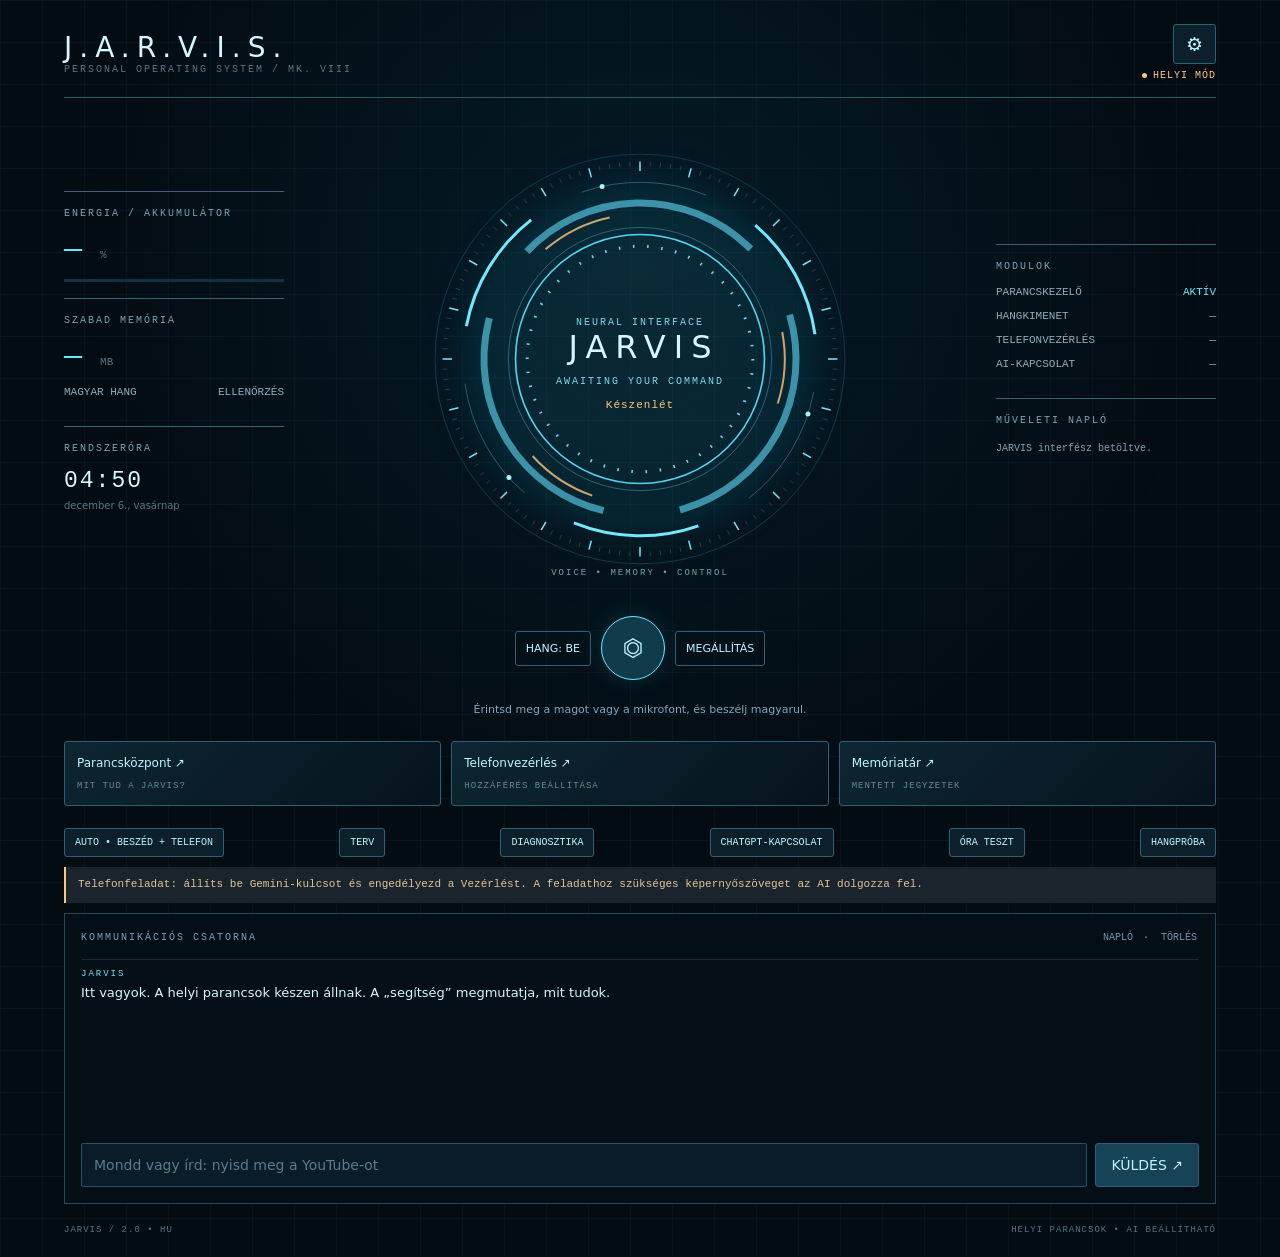
==== assets/index.html @ 6cf9a747 "Stage original JARVIS 2.0 HUD Gemini Live WebSocket integration" ====
<!doctype html><html lang="hu"><head><meta charset="utf-8"><meta name="viewport" content="width=device-width,initial-scale=1,viewport-fit=cover"><title>JARVIS • Personal operating system</title><style>
:root{--cyan:#64eaff;--dim:#587680;--amber:#ffc67b;--bg:#040c13}*{box-sizing:border-box}body{margin:0;background:var(--bg);color:#d5f7ff;font:14px system-ui,sans-serif;background-image:linear-gradient(#15334235 1px,transparent 1px),linear-gradient(90deg,#15334235 1px,transparent 1px);background-size:42px 42px}body:before{content:'';position:fixed;inset:0;pointer-events:none;background:radial-gradient(ellipse at 50% 30%,#07516a38,transparent 62%);z-index:-1}button,input{font:inherit}button{cursor:pointer;border:1px solid #2d6171;background:#0b202b;color:#bcf6ff;padding:12px 15px;border-radius:3px}button:active{background:#1a4b5d}button:focus-visible,input:focus-visible{outline:2px solid var(--amber);outline-offset:3px}.shell{max-width:1200px;margin:auto;padding:24px 24px 0}.top{display:flex;align-items:center;justify-content:space-between;border-bottom:1px solid #2c5968;padding-bottom:16px}.brand{font-size:28px;font-weight:300;letter-spacing:7px}.tiny{font:10px ui-monospace,monospace;letter-spacing:2px;color:var(--dim)}.online{font:10px ui-monospace,monospace;letter-spacing:1px;color:var(--amber);margin-top:6px}.top button{padding:8px 12px;font-size:19px}.layout{display:grid;grid-template-columns:220px 1fr 220px;gap:28px;align-items:center;padding:26px 0}.panel{border-top:1px solid #376271;padding:16px 0}.label{font:10px ui-monospace,monospace;letter-spacing:2px;color:#7aa5b4;margin-bottom:14px}.metric{font:30px ui-monospace,monospace;color:var(--cyan)}.metric small{font-size:11px;color:var(--dim)}.bar{height:3px;background:#12313e;margin-top:12px}.bar span{display:block;background:var(--cyan);width:0;height:100%;box-shadow:0 0 10px #64eaff77}.row{display:flex;justify-content:space-between;color:#90aeb9;font:11px ui-monospace,monospace;margin:12px 0}.reactor{position:relative;aspect-ratio:1;max-width:470px;width:100%;margin:auto;display:flex;align-items:center;justify-content:center}.reactor canvas{position:absolute;inset:0;width:100%;height:100%}.coreText{z-index:1;text-align:center;pointer-events:none}.coreText strong{font-weight:300;font-size:32px;letter-spacing:8px;margin-left:8px}.coreText .tiny{margin-top:10px;color:#7bddec}.coreText .state{margin-top:12px;font:11px ui-monospace,monospace;letter-spacing:1px;color:var(--amber)}.tag{position:absolute;font:9px ui-monospace,monospace;color:#72a4b7;bottom:16px;letter-spacing:2px}.voice{display:flex;justify-content:center;gap:10px;align-items:center;margin:-4px 0 23px}.mic{border-radius:50%;width:64px;height:64px;background:#113a4a;border:1px solid var(--cyan);box-shadow:0 0 25px #23c9ef25;font-size:24px}.voice .quiet{background:transparent;padding:10px;font-size:11px}.voiceHint{text-align:center;font-size:11px;color:#80a9b8;margin-bottom:25px}.cards{display:grid;grid-template-columns:repeat(3,1fr);gap:10px;margin-bottom:22px}.cards button{text-align:left;padding:14px 12px;background:linear-gradient(135deg,#0d2631,#06131d)}.cards b{font-size:12px;display:block;font-weight:500;margin-bottom:5px}.cards span{font:9px ui-monospace,monospace;letter-spacing:1px;color:#618b9d}.modebar{display:flex;flex-wrap:wrap;align-items:center;justify-content:space-between;gap:8px;margin:10px 0}.modebar button{padding:8px 10px;font:10px ui-monospace,monospace}.agentbox{border-left:2px solid var(--amber);padding:9px 12px;background:#19242c;color:#e2c499;font:11px/1.6 ui-monospace,monospace;margin:10px 0;white-space:pre-wrap;overflow-wrap:anywhere;max-height:120px;overflow-y:auto}.comm{border:1px solid #264958;background:#050f18dd;padding:16px;margin-bottom:14px}.comm .label{display:flex;justify-content:space-between;align-items:center}.comm .label button{border:0;padding:2px;font-size:10px;background:transparent;color:#7999a8}.messages{height:170px;overflow-y:auto;scroll-behavior:smooth}.msg{padding:9px 0;border-top:1px solid #132c38;line-height:1.55;white-space:pre-wrap;font-size:13px;overflow-wrap:anywhere}.msg small{display:block;font:9px ui-monospace,monospace;letter-spacing:2px;color:var(--cyan);margin-bottom:4px}.msg.user{color:#9fbdc9}.msg.user small{color:var(--amber)}.msg.error{color:#ffc18c}form{display:flex;gap:8px;margin-top:14px}input{width:100%;min-width:0;background:#0a1c27;color:#d5f7ff;border:1px solid #285160;padding:13px 12px;border-radius:2px}input::placeholder{color:#597c8c}form button{background:#164456;white-space:nowrap}.foot{display:flex;justify-content:space-between;gap:10px;padding:7px 0 22px;font:9px ui-monospace,monospace;color:#4f7688;letter-spacing:1px}.log{max-height:130px;overflow-y:auto;font:10px/1.8 ui-monospace,monospace;color:#80a6b7}.clock{font:23px ui-monospace,monospace;letter-spacing:2px}.date{font-size:10px;color:var(--dim);margin-top:6px}.dot{display:inline-block;width:5px;height:5px;border-radius:50%;background:var(--amber);margin-right:6px}.badge{color:var(--cyan)}
@media(max-width:800px){.shell{padding:18px 18px 0}.layout{grid-template-columns:1fr;padding:8px 0 12px;gap:0}.left{display:flex;gap:20px;order:2}.left .panel{flex:1;padding:12px 0 0}.left .panel:last-child{display:none}.right{display:none}.reactor{max-width:350px;order:1}.brand{font-size:23px;letter-spacing:5px}.tiny{font-size:8px}.metric{font-size:23px}.label{font-size:9px;letter-spacing:1.5px;margin-bottom:8px}.voice{margin:0 0 10px}.voiceHint{margin-bottom:18px}.messages{height:155px}.cards{gap:7px;margin-bottom:16px}.cards button{padding:11px 9px}.cards span{font-size:8px}.coreText strong{font-size:27px}.foot{font-size:8px}.bar{margin-top:7px}}
@media(prefers-reduced-motion:reduce){.messages{scroll-behavior:auto}}
</style></head><body><main class="shell"><header class="top"><div><div class="brand">J.A.R.V.I.S.</div><div class="tiny">PERSONAL OPERATING SYSTEM / MK. VIII</div></div><div style="text-align:right"><button id="settings" aria-label="Kapcsolat és hang beállításai">⚙</button><div class="online" id="connection"><span class="dot"></span>HELYI MÓD</div></div></header><section class="layout"><aside class="left"><div class="panel"><div class="label">ENERGIA / AKKUMULÁTOR</div><div class="metric"><span id="battery">—</span> <small>%</small></div><div class="bar"><span id="batterybar"></span></div></div><div class="panel"><div class="label">SZABAD MEMÓRIA</div><div class="metric"><span id="memory">—</span> <small>MB</small></div><div class="row"><span>MAGYAR HANG</span><span id="tts">ELLENŐRZÉS</span></div></div><div class="panel"><div class="label">RENDSZERÓRA</div><div class="clock" id="clock"></div><div class="date" id="date"></div></div></aside><div class="reactor"><canvas id="hud" aria-hidden="true"></canvas><div class="coreText"><div class="tiny">NEURAL INTERFACE</div><strong>JARVIS</strong><div class="tiny">AWAITING YOUR COMMAND</div><div class="state" id="state" role="status">Készenlét</div></div><div class="tag">VOICE • MEMORY • CONTROL</div></div><aside class="right"><div class="panel"><div class="label">MODULOK</div><div class="row"><span>PARANCSKEZELŐ</span><span class="badge">AKTÍV</span></div><div class="row"><span>HANGKIMENET</span><span id="voiceStatus">—</span></div><div class="row"><span>TELEFONVEZÉRLÉS</span><span id="accessStatus">—</span></div><div class="row"><span>AI-KAPCSOLAT</span><span id="aiStatus">—</span></div></div><div class="panel"><div class="label">MŰVELETI NAPLÓ</div><div class="log" id="log">JARVIS interfész betöltve.</div></div></aside></section><div class="voice"><button class="quiet" id="mute" aria-pressed="false">HANG: BE</button><button class="mic" id="mic" aria-label="Magyar hangparancs indítása">⏣</button><button class="quiet" id="stop">MEGÁLLÍTÁS</button></div><div class="voiceHint" id="hint">Érintsd meg a magot vagy a mikrofont, és beszélj magyarul.</div><div class="cards"><button data-command="segítség"><b>Parancsközpont ↗</b><span>MIT TUD A JARVIS?</span></button><button id="control"><b>Telefonvezérlés ↗</b><span>HOZZÁFÉRÉS BEÁLLÍTÁSA</span></button><button data-command="jegyzeteim"><b>Memóriatár ↗</b><span>MENTETT JEGYZETEK</span></button></div><div class="modebar"><button id="taskmode" aria-pressed="true">AUTO • BESZÉD + TELEFON</button><button id="plan">TERV</button><button id="diagnostics">DIAGNOSZTIKA</button><button id="chatbridge">CHATGPT-KAPCSOLAT</button><button id="notificationTest">ÓRA TESZT</button><button id="voiceTest">HANGPRÓBA</button></div><div class="agentbox" id="agentState" role="status">Telefonfeladat: állíts be Gemini-kulcsot és engedélyezd a Vezérlést. A feladathoz szükséges képernyőszöveget az AI dolgozza fel.</div><section class="comm"><div class="label"><span>KOMMUNIKÁCIÓS CSATORNA</span><span><button id="tasklog">NAPLÓ</button> · <button id="clear">TÖRLÉS</button></span></div><div class="messages" id="messages" role="log" aria-live="polite"></div><form id="form"><input id="input" aria-label="Parancs vagy üzenet" placeholder="Mondd vagy írd: nyisd meg a YouTube-ot" autocomplete="off"><button aria-label="Parancs elküldése">KÜLDÉS ↗</button></form></section><footer class="foot"><span>JARVIS / 2.0 • HU</span><span id="mode">HELYI PARANCSOK • AI BEÁLLÍTHATÓ</span></footer></main><script>
'use strict';const $=id=>document.getElementById(id);let muted=false,active=false,level=0,taskmode=true;const native=window.Native;let saved=[];try{saved=JSON.parse(localStorage.getItem('jarvis-chat')||'[]')}catch(e){}function add(who,text,save=true){const el=document.createElement('div');el.className='msg '+who;const label=document.createElement('small');label.textContent=who==='user'?'TE / PARANCS':who==='error'?'RENDSZER / FIGYELEM':'JARVIS';el.append(label,document.createTextNode(text));$('messages').append(el);while($('messages').children.length>60)$('messages').firstChild.remove();$('messages').scrollTop=$('messages').scrollHeight;if(save){saved.push({who,text});saved=saved.slice(-40);try{localStorage.setItem('jarvis-chat',JSON.stringify(saved))}catch(e){}}}saved.forEach(m=>add(m.who,m.text,false));if(!saved.length)add('reply','Itt vagyok. A helyi parancsok készen állnak. A „segítség” megmutatja, mit tudok.');function call(name,...args){if(native&&typeof native[name]==='function')native[name](...args);else if(name==='send')add('error','Ez a böngészős nézet a kezelőfelület előnézete. A hang és a telefonparancsok az Android APK-ban működnek.');else add('error','Ez a funkció az Android APK-ban érhető el.')}function send(text){text=text.trim();if(!text)return;add('user',text);$('input').value='';call('send',text)}$('chatbridge').onclick=()=>call('chatBridge');$('diagnostics').onclick=()=>call('diagnostics');$('form').onsubmit=e=>{e.preventDefault();send($('input').value)};$('taskmode').onclick=()=>{taskmode=!taskmode;call('setMode',taskmode);updateMode()};function updateMode(){$('taskmode').textContent=taskmode?'AUTO • BESZÉD + TELEFON':'BESZÉLGETÉS MÓD';$('taskmode').setAttribute('aria-pressed',String(taskmode));$('input').placeholder=taskmode?'Példa: keress a YouTube-on magyar rap zenét':'Kérdezz bármit magyarul…'}$('plan').onclick=()=>call('plan');$('notificationTest').onclick=()=>call('notificationTest');$('voiceTest').onclick=()=>call('testVoice');$('tasklog').onclick=()=>call('taskLog');$('settings').onclick=()=>call('settings');$('mic').onclick=()=>call('listen');$('hud').onclick=()=>call('listen');$('control').onclick=()=>call('control');$('stop').onclick=()=>call('stop');$('mute').onclick=()=>{muted=!muted;$('mute').textContent='HANG: '+(muted?'KI':'BE');$('mute').setAttribute('aria-pressed',String(muted));call('mute',muted)};$('clear').onclick=()=>{saved=[];localStorage.removeItem('jarvis-chat');$('messages').replaceChildren()};document.querySelectorAll('[data-command]').forEach(b=>b.onclick=()=>send(b.dataset.command));function log(text){let el=document.createElement('div');el.textContent=new Date().toLocaleTimeString('hu-HU')+' / '+text;$('log').prepend(el);while($('log').children.length>25)$('log').lastChild.remove()}
window.nativeEvent=(type,text)=>{if(type==='plan'){add('reply','Elkészült a műveleti terv. Végrehajtás előtt külön ablakban mutatom meg.');return}if(type==='nextStep'){$('agentState').textContent='KÖVETKEZIK • '+text;return}if(type==='alert'){add('reply',text);return}if(type==='agent'){$('agentState').textContent=text;log(text);return}if(type==='mode'){taskmode=text==='true';updateMode();return}if(type==='muted'){muted=text==='true';$('mute').textContent='HANG: '+(muted?'KI':'BE');$('mute').setAttribute('aria-pressed',String(muted));return}if(type==='reply'||type==='error'){add(type,text);$('state').textContent=type==='error'?'Figyelmet kérek':'Készenlét';active=false;log(type==='error'?'Műveleti hiba':'Válasz megérkezett')}else if(type==='state'){$('state').textContent=text;active=!['Készenlét','Hanghiba','Leállítva'].includes(text);log(text)}else if(type==='heard'){add('user',text);$('hint').textContent=text}else if(type==='partial')$('hint').textContent=text;else if(type==='level')level=Math.min(1,Number(text)/12);else if(type==='stats'){let [b,m,t,c,a,seen]=text.split('|');$('battery').textContent=b==='-1'?'—':b;$('batterybar').style.width=Math.max(0,Number(b))+'%';$('memory').textContent=m;$('tts').textContent=t==='true'?'ELÉRHETŐ':'HIÁNYZIK';$('voiceStatus').textContent=t==='true'?'ELÉRHETŐ':'NINCS HU HANG';$('accessStatus').textContent=c==='true'?'ENGEDÉLYEZVE':'KIKAPCSOLVA';$('aiStatus').textContent=a==='true'?'BEÁLLÍTVA':'NINCS KULCS';$('connection').textContent=a==='true'?(Number(seen)>0?'UTOLSÓ AI-VÁLASZ • '+new Date(Number(seen)).toLocaleTimeString('hu-HU',{hour:'2-digit',minute:'2-digit'}):'KULCS MENTVE • NEM TESZTELT'):'HELYI MÓD';$('mode').textContent=a==='true'?'AI-KULCS BEÁLLÍTVA • HELYI PARANCSOK AKTÍVAK':'HELYI PARANCSOK • AI-KULCS NINCS'}};function clock(){$('clock').textContent=new Date().toLocaleTimeString('hu-HU',{hour:'2-digit',minute:'2-digit'});$('date').textContent=new Date().toLocaleDateString('hu-HU',{month:'long',day:'numeric',weekday:'long'})}clock();setInterval(clock,1000);
const canvas=$('hud'),ctx=canvas.getContext('2d');let size=350,dpr=1;function resize(){size=canvas.clientWidth;dpr=Math.min(devicePixelRatio||1,2);canvas.width=size*dpr;canvas.height=size*dpr}new ResizeObserver(resize).observe(canvas);const reduced=matchMedia('(prefers-reduced-motion: reduce)').matches;let running=true;document.addEventListener('visibilitychange',()=>{running=!document.hidden});function draw(ms){requestAnimationFrame(draw);if(!running)return;const t=reduced?0:ms/1000;ctx.setTransform(dpr,0,0,dpr,0,0);ctx.clearRect(0,0,size,size);ctx.translate(size/2,size/2);const r=size*.40;const glow=ctx.createRadialGradient(0,0,r*.25,0,0,r*1.15);glow.addColorStop(0,'#49dafb13');glow.addColorStop(.7,'#0d8ab021');glow.addColorStop(1,'#07131d00');ctx.fillStyle=glow;ctx.fillRect(-size/2,-size/2,size,size);function arc(radius,start,end,color,width){ctx.beginPath();ctx.strokeStyle=color;ctx.lineWidth=width;ctx.arc(0,0,radius,start,end);ctx.stroke()}arc(r*1.09,0,7,'#174456',.8);for(let i=0;i<120;i++){let a=i*Math.PI/60;ctx.beginPath();ctx.strokeStyle=i%5===0?'#7ae6f9':'#29556a';ctx.lineWidth=i%5===0?1.5:.7;ctx.moveTo(Math.cos(a)*r*1.05,Math.sin(a)*r*1.05);ctx.lineTo(Math.cos(a)*r*(i%5===0?1.0:1.025),Math.sin(a)*r*(i%5===0?1.0:1.025));ctx.stroke()}for(let i=0;i<6;i++){let a=t*.13+i*Math.PI/3;arc(r*.94,a,a+.72,i%2?'#73e9ff':'#295c6e',i%2?3:1)}for(let i=0;i<3;i++){let a=-t*.2+i*Math.PI*2/3;arc(r*.83,a,a+1.6,'#57c9e5aa',7);arc(r*.77,a+.1,a+.6,'#ffc67bcc',2)}arc(r*.7,0,7,'#2d6479',1);let pulse=active?(.025+level*.02)*Math.sin(t*7):.008*Math.sin(t*2);arc(r*(.66+pulse),0,7,active?'#a4f8ff':'#53d7ef',1.6);for(let i=0;i<50;i++){let a=i/50*Math.PI*2;let length=active?(3+Math.sin(t*8+i*.7)*5+level*13):3;arc(r*.60,a,a+.014,'#72d6e8',length)}for(let i=0;i<3;i++){let a=t*.22+i*2.09;ctx.fillStyle='#a7f4ff';ctx.beginPath();ctx.arc(Math.cos(a)*r*.94,Math.sin(a)*r*.94,2.5,0,7);ctx.fill()}level*=.94}requestAnimationFrame(draw);
</script><script src="gemini-live.js"></script></body></html>
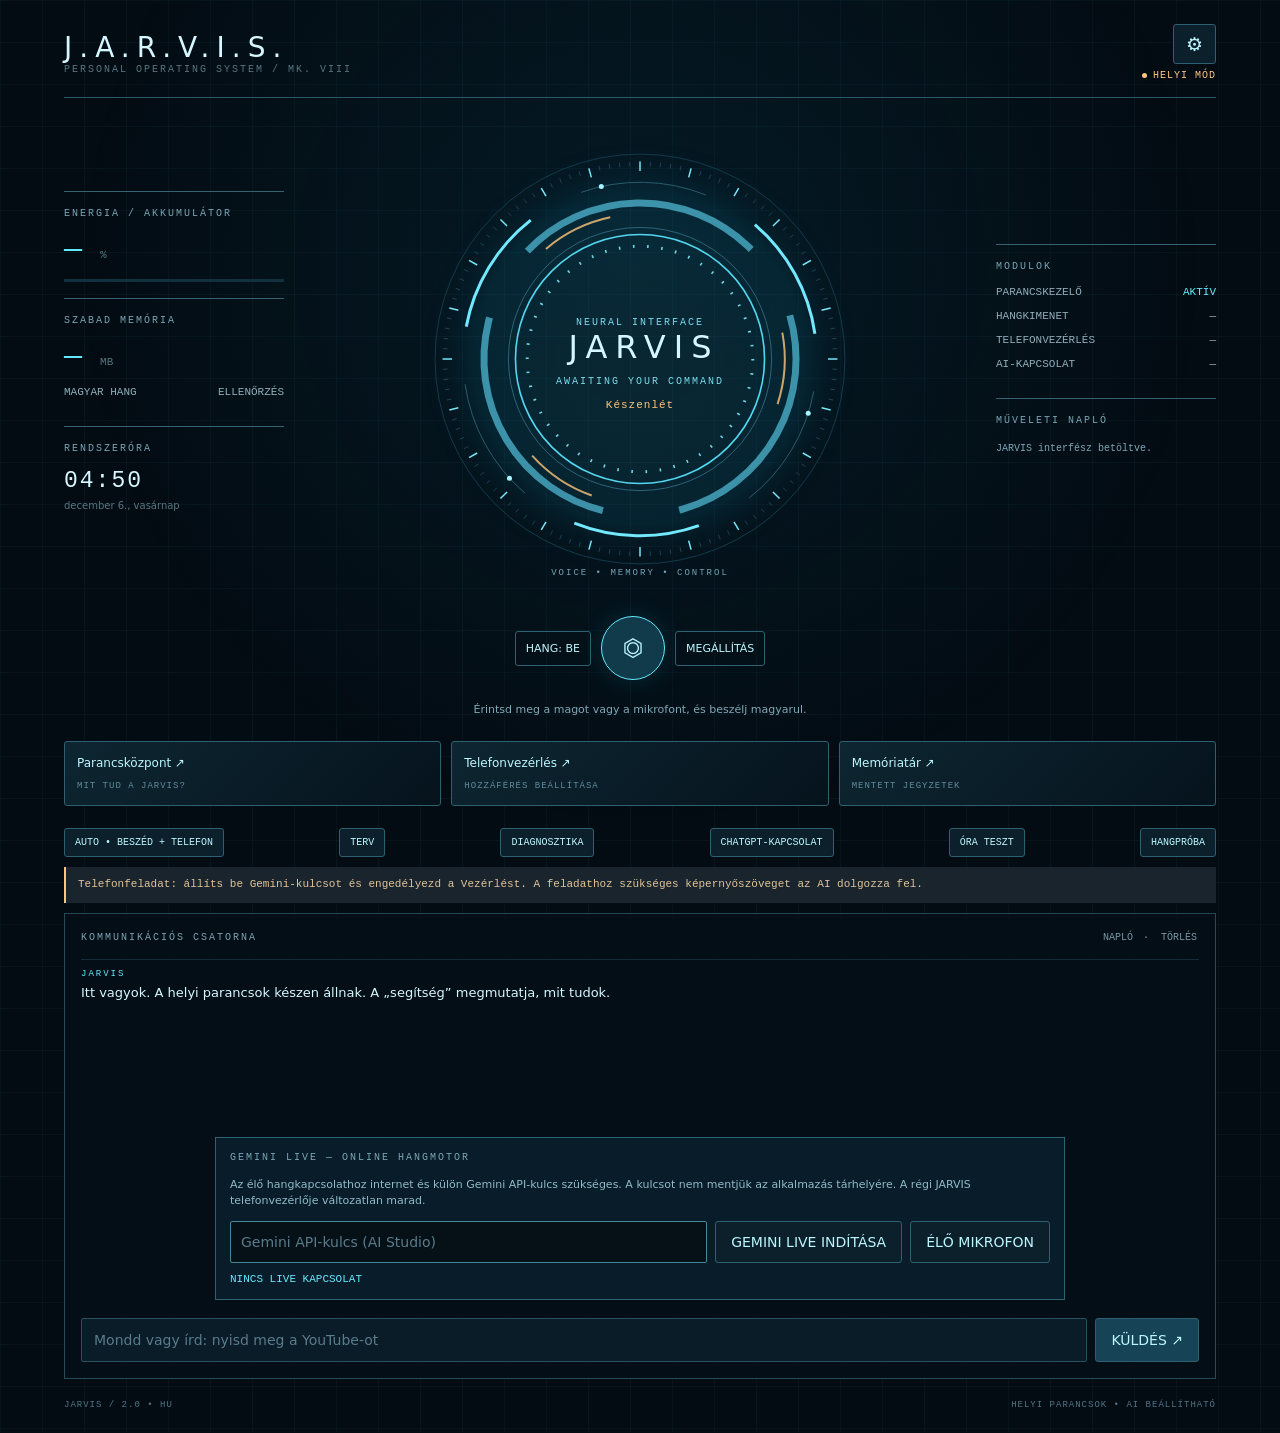
==== commit 7ed93676: "Keep original JARVIS 2.0 HUD while limiting canvas redraw to 30 fps for lower UI load" ====
--- a/assets/index.html
+++ b/assets/index.html
@@ -5,5 +5,5 @@
 </style></head><body><main class="shell"><header class="top"><div><div class="brand">J.A.R.V.I.S.</div><div class="tiny">PERSONAL OPERATING SYSTEM / MK. VIII</div></div><div style="text-align:right"><button id="settings" aria-label="Kapcsolat és hang beállításai">⚙</button><div class="online" id="connection"><span class="dot"></span>HELYI MÓD</div></div></header><section class="layout"><aside class="left"><div class="panel"><div class="label">ENERGIA / AKKUMULÁTOR</div><div class="metric"><span id="battery">—</span> <small>%</small></div><div class="bar"><span id="batterybar"></span></div></div><div class="panel"><div class="label">SZABAD MEMÓRIA</div><div class="metric"><span id="memory">—</span> <small>MB</small></div><div class="row"><span>MAGYAR HANG</span><span id="tts">ELLENŐRZÉS</span></div></div><div class="panel"><div class="label">RENDSZERÓRA</div><div class="clock" id="clock"></div><div class="date" id="date"></div></div></aside><div class="reactor"><canvas id="hud" aria-hidden="true"></canvas><div class="coreText"><div class="tiny">NEURAL INTERFACE</div><strong>JARVIS</strong><div class="tiny">AWAITING YOUR COMMAND</div><div class="state" id="state" role="status">Készenlét</div></div><div class="tag">VOICE • MEMORY • CONTROL</div></div><aside class="right"><div class="panel"><div class="label">MODULOK</div><div class="row"><span>PARANCSKEZELŐ</span><span class="badge">AKTÍV</span></div><div class="row"><span>HANGKIMENET</span><span id="voiceStatus">—</span></div><div class="row"><span>TELEFONVEZÉRLÉS</span><span id="accessStatus">—</span></div><div class="row"><span>AI-KAPCSOLAT</span><span id="aiStatus">—</span></div></div><div class="panel"><div class="label">MŰVELETI NAPLÓ</div><div class="log" id="log">JARVIS interfész betöltve.</div></div></aside></section><div class="voice"><button class="quiet" id="mute" aria-pressed="false">HANG: BE</button><button class="mic" id="mic" aria-label="Magyar hangparancs indítása">⏣</button><button class="quiet" id="stop">MEGÁLLÍTÁS</button></div><div class="voiceHint" id="hint">Érintsd meg a magot vagy a mikrofont, és beszélj magyarul.</div><div class="cards"><button data-command="segítség"><b>Parancsközpont ↗</b><span>MIT TUD A JARVIS?</span></button><button id="control"><b>Telefonvezérlés ↗</b><span>HOZZÁFÉRÉS BEÁLLÍTÁSA</span></button><button data-command="jegyzeteim"><b>Memóriatár ↗</b><span>MENTETT JEGYZETEK</span></button></div><div class="modebar"><button id="taskmode" aria-pressed="true">AUTO • BESZÉD + TELEFON</button><button id="plan">TERV</button><button id="diagnostics">DIAGNOSZTIKA</button><button id="chatbridge">CHATGPT-KAPCSOLAT</button><button id="notificationTest">ÓRA TESZT</button><button id="voiceTest">HANGPRÓBA</button></div><div class="agentbox" id="agentState" role="status">Telefonfeladat: állíts be Gemini-kulcsot és engedélyezd a Vezérlést. A feladathoz szükséges képernyőszöveget az AI dolgozza fel.</div><section class="comm"><div class="label"><span>KOMMUNIKÁCIÓS CSATORNA</span><span><button id="tasklog">NAPLÓ</button> · <button id="clear">TÖRLÉS</button></span></div><div class="messages" id="messages" role="log" aria-live="polite"></div><form id="form"><input id="input" aria-label="Parancs vagy üzenet" placeholder="Mondd vagy írd: nyisd meg a YouTube-ot" autocomplete="off"><button aria-label="Parancs elküldése">KÜLDÉS ↗</button></form></section><footer class="foot"><span>JARVIS / 2.0 • HU</span><span id="mode">HELYI PARANCSOK • AI BEÁLLÍTHATÓ</span></footer></main><script>
 'use strict';const $=id=>document.getElementById(id);let muted=false,active=false,level=0,taskmode=true;const native=window.Native;let saved=[];try{saved=JSON.parse(localStorage.getItem('jarvis-chat')||'[]')}catch(e){}function add(who,text,save=true){const el=document.createElement('div');el.className='msg '+who;const label=document.createElement('small');label.textContent=who==='user'?'TE / PARANCS':who==='error'?'RENDSZER / FIGYELEM':'JARVIS';el.append(label,document.createTextNode(text));$('messages').append(el);while($('messages').children.length>60)$('messages').firstChild.remove();$('messages').scrollTop=$('messages').scrollHeight;if(save){saved.push({who,text});saved=saved.slice(-40);try{localStorage.setItem('jarvis-chat',JSON.stringify(saved))}catch(e){}}}saved.forEach(m=>add(m.who,m.text,false));if(!saved.length)add('reply','Itt vagyok. A helyi parancsok készen állnak. A „segítség” megmutatja, mit tudok.');function call(name,...args){if(native&&typeof native[name]==='function')native[name](...args);else if(name==='send')add('error','Ez a böngészős nézet a kezelőfelület előnézete. A hang és a telefonparancsok az Android APK-ban működnek.');else add('error','Ez a funkció az Android APK-ban érhető el.')}function send(text){text=text.trim();if(!text)return;add('user',text);$('input').value='';call('send',text)}$('chatbridge').onclick=()=>call('chatBridge');$('diagnostics').onclick=()=>call('diagnostics');$('form').onsubmit=e=>{e.preventDefault();send($('input').value)};$('taskmode').onclick=()=>{taskmode=!taskmode;call('setMode',taskmode);updateMode()};function updateMode(){$('taskmode').textContent=taskmode?'AUTO • BESZÉD + TELEFON':'BESZÉLGETÉS MÓD';$('taskmode').setAttribute('aria-pressed',String(taskmode));$('input').placeholder=taskmode?'Példa: keress a YouTube-on magyar rap zenét':'Kérdezz bármit magyarul…'}$('plan').onclick=()=>call('plan');$('notificationTest').onclick=()=>call('notificationTest');$('voiceTest').onclick=()=>call('testVoice');$('tasklog').onclick=()=>call('taskLog');$('settings').onclick=()=>call('settings');$('mic').onclick=()=>call('listen');$('hud').onclick=()=>call('listen');$('control').onclick=()=>call('control');$('stop').onclick=()=>call('stop');$('mute').onclick=()=>{muted=!muted;$('mute').textContent='HANG: '+(muted?'KI':'BE');$('mute').setAttribute('aria-pressed',String(muted));call('mute',muted)};$('clear').onclick=()=>{saved=[];localStorage.removeItem('jarvis-chat');$('messages').replaceChildren()};document.querySelectorAll('[data-command]').forEach(b=>b.onclick=()=>send(b.dataset.command));function log(text){let el=document.createElement('div');el.textContent=new Date().toLocaleTimeString('hu-HU')+' / '+text;$('log').prepend(el);while($('log').children.length>25)$('log').lastChild.remove()}
 window.nativeEvent=(type,text)=>{if(type==='plan'){add('reply','Elkészült a műveleti terv. Végrehajtás előtt külön ablakban mutatom meg.');return}if(type==='nextStep'){$('agentState').textContent='KÖVETKEZIK • '+text;return}if(type==='alert'){add('reply',text);return}if(type==='agent'){$('agentState').textContent=text;log(text);return}if(type==='mode'){taskmode=text==='true';updateMode();return}if(type==='muted'){muted=text==='true';$('mute').textContent='HANG: '+(muted?'KI':'BE');$('mute').setAttribute('aria-pressed',String(muted));return}if(type==='reply'||type==='error'){add(type,text);$('state').textContent=type==='error'?'Figyelmet kérek':'Készenlét';active=false;log(type==='error'?'Műveleti hiba':'Válasz megérkezett')}else if(type==='state'){$('state').textContent=text;active=!['Készenlét','Hanghiba','Leállítva'].includes(text);log(text)}else if(type==='heard'){add('user',text);$('hint').textContent=text}else if(type==='partial')$('hint').textContent=text;else if(type==='level')level=Math.min(1,Number(text)/12);else if(type==='stats'){let [b,m,t,c,a,seen]=text.split('|');$('battery').textContent=b==='-1'?'—':b;$('batterybar').style.width=Math.max(0,Number(b))+'%';$('memory').textContent=m;$('tts').textContent=t==='true'?'ELÉRHETŐ':'HIÁNYZIK';$('voiceStatus').textContent=t==='true'?'ELÉRHETŐ':'NINCS HU HANG';$('accessStatus').textContent=c==='true'?'ENGEDÉLYEZVE':'KIKAPCSOLVA';$('aiStatus').textContent=a==='true'?'BEÁLLÍTVA':'NINCS KULCS';$('connection').textContent=a==='true'?(Number(seen)>0?'UTOLSÓ AI-VÁLASZ • '+new Date(Number(seen)).toLocaleTimeString('hu-HU',{hour:'2-digit',minute:'2-digit'}):'KULCS MENTVE • NEM TESZTELT'):'HELYI MÓD';$('mode').textContent=a==='true'?'AI-KULCS BEÁLLÍTVA • HELYI PARANCSOK AKTÍVAK':'HELYI PARANCSOK • AI-KULCS NINCS'}};function clock(){$('clock').textContent=new Date().toLocaleTimeString('hu-HU',{hour:'2-digit',minute:'2-digit'});$('date').textContent=new Date().toLocaleDateString('hu-HU',{month:'long',day:'numeric',weekday:'long'})}clock();setInterval(clock,1000);
-const canvas=$('hud'),ctx=canvas.getContext('2d');let size=350,dpr=1;function resize(){size=canvas.clientWidth;dpr=Math.min(devicePixelRatio||1,2);canvas.width=size*dpr;canvas.height=size*dpr}new ResizeObserver(resize).observe(canvas);const reduced=matchMedia('(prefers-reduced-motion: reduce)').matches;let running=true;document.addEventListener('visibilitychange',()=>{running=!document.hidden});function draw(ms){requestAnimationFrame(draw);if(!running)return;const t=reduced?0:ms/1000;ctx.setTransform(dpr,0,0,dpr,0,0);ctx.clearRect(0,0,size,size);ctx.translate(size/2,size/2);const r=size*.40;const glow=ctx.createRadialGradient(0,0,r*.25,0,0,r*1.15);glow.addColorStop(0,'#49dafb13');glow.addColorStop(.7,'#0d8ab021');glow.addColorStop(1,'#07131d00');ctx.fillStyle=glow;ctx.fillRect(-size/2,-size/2,size,size);function arc(radius,start,end,color,width){ctx.beginPath();ctx.strokeStyle=color;ctx.lineWidth=width;ctx.arc(0,0,radius,start,end);ctx.stroke()}arc(r*1.09,0,7,'#174456',.8);for(let i=0;i<120;i++){let a=i*Math.PI/60;ctx.beginPath();ctx.strokeStyle=i%5===0?'#7ae6f9':'#29556a';ctx.lineWidth=i%5===0?1.5:.7;ctx.moveTo(Math.cos(a)*r*1.05,Math.sin(a)*r*1.05);ctx.lineTo(Math.cos(a)*r*(i%5===0?1.0:1.025),Math.sin(a)*r*(i%5===0?1.0:1.025));ctx.stroke()}for(let i=0;i<6;i++){let a=t*.13+i*Math.PI/3;arc(r*.94,a,a+.72,i%2?'#73e9ff':'#295c6e',i%2?3:1)}for(let i=0;i<3;i++){let a=-t*.2+i*Math.PI*2/3;arc(r*.83,a,a+1.6,'#57c9e5aa',7);arc(r*.77,a+.1,a+.6,'#ffc67bcc',2)}arc(r*.7,0,7,'#2d6479',1);let pulse=active?(.025+level*.02)*Math.sin(t*7):.008*Math.sin(t*2);arc(r*(.66+pulse),0,7,active?'#a4f8ff':'#53d7ef',1.6);for(let i=0;i<50;i++){let a=i/50*Math.PI*2;let length=active?(3+Math.sin(t*8+i*.7)*5+level*13):3;arc(r*.60,a,a+.014,'#72d6e8',length)}for(let i=0;i<3;i++){let a=t*.22+i*2.09;ctx.fillStyle='#a7f4ff';ctx.beginPath();ctx.arc(Math.cos(a)*r*.94,Math.sin(a)*r*.94,2.5,0,7);ctx.fill()}level*=.94}requestAnimationFrame(draw);
+const canvas=$('hud'),ctx=canvas.getContext('2d');let size=350,dpr=1;function resize(){size=canvas.clientWidth;dpr=Math.min(devicePixelRatio||1,2);canvas.width=size*dpr;canvas.height=size*dpr}new ResizeObserver(resize).observe(canvas);const reduced=matchMedia('(prefers-reduced-motion: reduce)').matches;let running=true;document.addEventListener('visibilitychange',()=>{running=!document.hidden});let lastFrame=0;function draw(ms){requestAnimationFrame(draw);if(!running||ms-lastFrame<33)return;lastFrame=ms;const t=reduced?0:ms/1000;ctx.setTransform(dpr,0,0,dpr,0,0);ctx.clearRect(0,0,size,size);ctx.translate(size/2,size/2);const r=size*.40;const glow=ctx.createRadialGradient(0,0,r*.25,0,0,r*1.15);glow.addColorStop(0,'#49dafb13');glow.addColorStop(.7,'#0d8ab021');glow.addColorStop(1,'#07131d00');ctx.fillStyle=glow;ctx.fillRect(-size/2,-size/2,size,size);function arc(radius,start,end,color,width){ctx.beginPath();ctx.strokeStyle=color;ctx.lineWidth=width;ctx.arc(0,0,radius,start,end);ctx.stroke()}arc(r*1.09,0,7,'#174456',.8);for(let i=0;i<120;i++){let a=i*Math.PI/60;ctx.beginPath();ctx.strokeStyle=i%5===0?'#7ae6f9':'#29556a';ctx.lineWidth=i%5===0?1.5:.7;ctx.moveTo(Math.cos(a)*r*1.05,Math.sin(a)*r*1.05);ctx.lineTo(Math.cos(a)*r*(i%5===0?1.0:1.025),Math.sin(a)*r*(i%5===0?1.0:1.025));ctx.stroke()}for(let i=0;i<6;i++){let a=t*.13+i*Math.PI/3;arc(r*.94,a,a+.72,i%2?'#73e9ff':'#295c6e',i%2?3:1)}for(let i=0;i<3;i++){let a=-t*.2+i*Math.PI*2/3;arc(r*.83,a,a+1.6,'#57c9e5aa',7);arc(r*.77,a+.1,a+.6,'#ffc67bcc',2)}arc(r*.7,0,7,'#2d6479',1);let pulse=active?(.025+level*.02)*Math.sin(t*7):.008*Math.sin(t*2);arc(r*(.66+pulse),0,7,active?'#a4f8ff':'#53d7ef',1.6);for(let i=0;i<50;i++){let a=i/50*Math.PI*2;let length=active?(3+Math.sin(t*8+i*.7)*5+level*13):3;arc(r*.60,a,a+.014,'#72d6e8',length)}for(let i=0;i<3;i++){let a=t*.22+i*2.09;ctx.fillStyle='#a7f4ff';ctx.beginPath();ctx.arc(Math.cos(a)*r*.94,Math.sin(a)*r*.94,2.5,0,7);ctx.fill()}level*=.94}requestAnimationFrame(draw);
 </script><script src="gemini-live.js"></script></body></html>
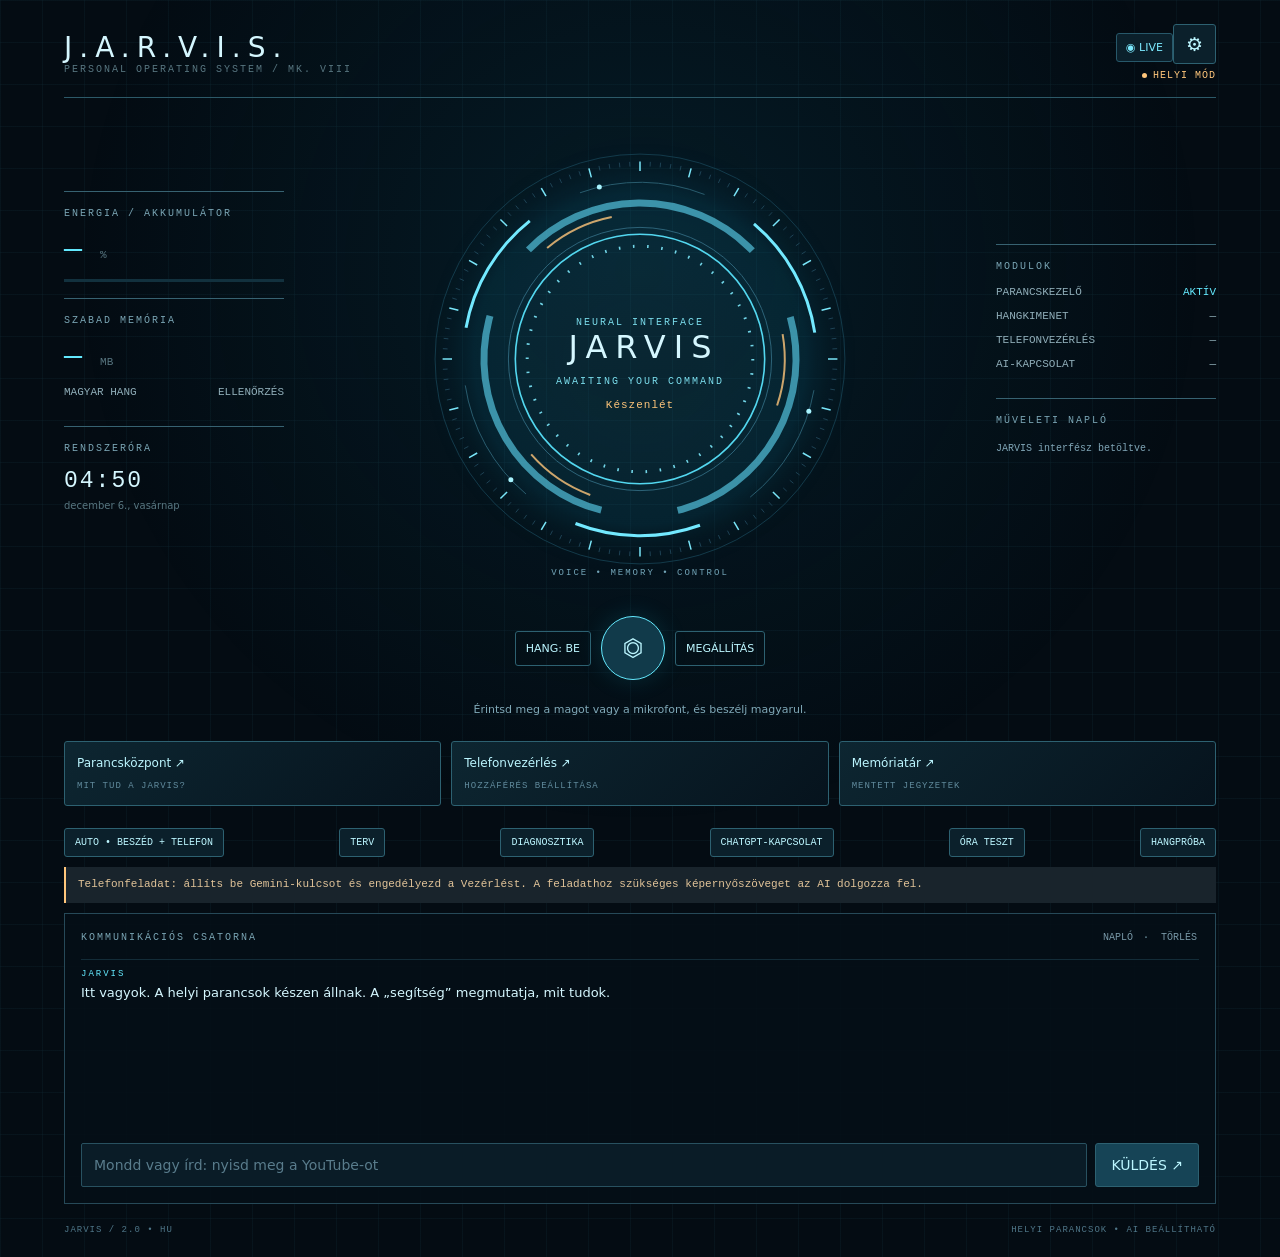
==== commit ffe1321e: "feat: package JARVIS 2.1 ChatGPT connection diagnostics and real app handoff" ====
--- a/assets/index.html
+++ b/assets/index.html
@@ -6,4 +6,4 @@
 'use strict';const $=id=>document.getElementById(id);let muted=false,active=false,level=0,taskmode=true;const native=window.Native;let saved=[];try{saved=JSON.parse(localStorage.getItem('jarvis-chat')||'[]')}catch(e){}function add(who,text,save=true){const el=document.createElement('div');el.className='msg '+who;const label=document.createElement('small');label.textContent=who==='user'?'TE / PARANCS':who==='error'?'RENDSZER / FIGYELEM':'JARVIS';el.append(label,document.createTextNode(text));$('messages').append(el);while($('messages').children.length>60)$('messages').firstChild.remove();$('messages').scrollTop=$('messages').scrollHeight;if(save){saved.push({who,text});saved=saved.slice(-40);try{localStorage.setItem('jarvis-chat',JSON.stringify(saved))}catch(e){}}}saved.forEach(m=>add(m.who,m.text,false));if(!saved.length)add('reply','Itt vagyok. A helyi parancsok készen állnak. A „segítség” megmutatja, mit tudok.');function call(name,...args){if(native&&typeof native[name]==='function')native[name](...args);else if(name==='send')add('error','Ez a böngészős nézet a kezelőfelület előnézete. A hang és a telefonparancsok az Android APK-ban működnek.');else add('error','Ez a funkció az Android APK-ban érhető el.')}function send(text){text=text.trim();if(!text)return;add('user',text);$('input').value='';call('send',text)}$('chatbridge').onclick=()=>call('chatBridge');$('diagnostics').onclick=()=>call('diagnostics');$('form').onsubmit=e=>{e.preventDefault();send($('input').value)};$('taskmode').onclick=()=>{taskmode=!taskmode;call('setMode',taskmode);updateMode()};function updateMode(){$('taskmode').textContent=taskmode?'AUTO • BESZÉD + TELEFON':'BESZÉLGETÉS MÓD';$('taskmode').setAttribute('aria-pressed',String(taskmode));$('input').placeholder=taskmode?'Példa: keress a YouTube-on magyar rap zenét':'Kérdezz bármit magyarul…'}$('plan').onclick=()=>call('plan');$('notificationTest').onclick=()=>call('notificationTest');$('voiceTest').onclick=()=>call('testVoice');$('tasklog').onclick=()=>call('taskLog');$('settings').onclick=()=>call('settings');$('mic').onclick=()=>call('listen');$('hud').onclick=()=>call('listen');$('control').onclick=()=>call('control');$('stop').onclick=()=>call('stop');$('mute').onclick=()=>{muted=!muted;$('mute').textContent='HANG: '+(muted?'KI':'BE');$('mute').setAttribute('aria-pressed',String(muted));call('mute',muted)};$('clear').onclick=()=>{saved=[];localStorage.removeItem('jarvis-chat');$('messages').replaceChildren()};document.querySelectorAll('[data-command]').forEach(b=>b.onclick=()=>send(b.dataset.command));function log(text){let el=document.createElement('div');el.textContent=new Date().toLocaleTimeString('hu-HU')+' / '+text;$('log').prepend(el);while($('log').children.length>25)$('log').lastChild.remove()}
 window.nativeEvent=(type,text)=>{if(type==='plan'){add('reply','Elkészült a műveleti terv. Végrehajtás előtt külön ablakban mutatom meg.');return}if(type==='nextStep'){$('agentState').textContent='KÖVETKEZIK • '+text;return}if(type==='alert'){add('reply',text);return}if(type==='agent'){$('agentState').textContent=text;log(text);return}if(type==='mode'){taskmode=text==='true';updateMode();return}if(type==='muted'){muted=text==='true';$('mute').textContent='HANG: '+(muted?'KI':'BE');$('mute').setAttribute('aria-pressed',String(muted));return}if(type==='reply'||type==='error'){add(type,text);$('state').textContent=type==='error'?'Figyelmet kérek':'Készenlét';active=false;log(type==='error'?'Műveleti hiba':'Válasz megérkezett')}else if(type==='state'){$('state').textContent=text;active=!['Készenlét','Hanghiba','Leállítva'].includes(text);log(text)}else if(type==='heard'){add('user',text);$('hint').textContent=text}else if(type==='partial')$('hint').textContent=text;else if(type==='level')level=Math.min(1,Number(text)/12);else if(type==='stats'){let [b,m,t,c,a,seen]=text.split('|');$('battery').textContent=b==='-1'?'—':b;$('batterybar').style.width=Math.max(0,Number(b))+'%';$('memory').textContent=m;$('tts').textContent=t==='true'?'ELÉRHETŐ':'HIÁNYZIK';$('voiceStatus').textContent=t==='true'?'ELÉRHETŐ':'NINCS HU HANG';$('accessStatus').textContent=c==='true'?'ENGEDÉLYEZVE':'KIKAPCSOLVA';$('aiStatus').textContent=a==='true'?'BEÁLLÍTVA':'NINCS KULCS';$('connection').textContent=a==='true'?(Number(seen)>0?'UTOLSÓ AI-VÁLASZ • '+new Date(Number(seen)).toLocaleTimeString('hu-HU',{hour:'2-digit',minute:'2-digit'}):'KULCS MENTVE • NEM TESZTELT'):'HELYI MÓD';$('mode').textContent=a==='true'?'AI-KULCS BEÁLLÍTVA • HELYI PARANCSOK AKTÍVAK':'HELYI PARANCSOK • AI-KULCS NINCS'}};function clock(){$('clock').textContent=new Date().toLocaleTimeString('hu-HU',{hour:'2-digit',minute:'2-digit'});$('date').textContent=new Date().toLocaleDateString('hu-HU',{month:'long',day:'numeric',weekday:'long'})}clock();setInterval(clock,1000);
 const canvas=$('hud'),ctx=canvas.getContext('2d');let size=350,dpr=1;function resize(){size=canvas.clientWidth;dpr=Math.min(devicePixelRatio||1,2);canvas.width=size*dpr;canvas.height=size*dpr}new ResizeObserver(resize).observe(canvas);const reduced=matchMedia('(prefers-reduced-motion: reduce)').matches;let running=true;document.addEventListener('visibilitychange',()=>{running=!document.hidden});let lastFrame=0;function draw(ms){requestAnimationFrame(draw);if(!running||ms-lastFrame<33)return;lastFrame=ms;const t=reduced?0:ms/1000;ctx.setTransform(dpr,0,0,dpr,0,0);ctx.clearRect(0,0,size,size);ctx.translate(size/2,size/2);const r=size*.40;const glow=ctx.createRadialGradient(0,0,r*.25,0,0,r*1.15);glow.addColorStop(0,'#49dafb13');glow.addColorStop(.7,'#0d8ab021');glow.addColorStop(1,'#07131d00');ctx.fillStyle=glow;ctx.fillRect(-size/2,-size/2,size,size);function arc(radius,start,end,color,width){ctx.beginPath();ctx.strokeStyle=color;ctx.lineWidth=width;ctx.arc(0,0,radius,start,end);ctx.stroke()}arc(r*1.09,0,7,'#174456',.8);for(let i=0;i<120;i++){let a=i*Math.PI/60;ctx.beginPath();ctx.strokeStyle=i%5===0?'#7ae6f9':'#29556a';ctx.lineWidth=i%5===0?1.5:.7;ctx.moveTo(Math.cos(a)*r*1.05,Math.sin(a)*r*1.05);ctx.lineTo(Math.cos(a)*r*(i%5===0?1.0:1.025),Math.sin(a)*r*(i%5===0?1.0:1.025));ctx.stroke()}for(let i=0;i<6;i++){let a=t*.13+i*Math.PI/3;arc(r*.94,a,a+.72,i%2?'#73e9ff':'#295c6e',i%2?3:1)}for(let i=0;i<3;i++){let a=-t*.2+i*Math.PI*2/3;arc(r*.83,a,a+1.6,'#57c9e5aa',7);arc(r*.77,a+.1,a+.6,'#ffc67bcc',2)}arc(r*.7,0,7,'#2d6479',1);let pulse=active?(.025+level*.02)*Math.sin(t*7):.008*Math.sin(t*2);arc(r*(.66+pulse),0,7,active?'#a4f8ff':'#53d7ef',1.6);for(let i=0;i<50;i++){let a=i/50*Math.PI*2;let length=active?(3+Math.sin(t*8+i*.7)*5+level*13):3;arc(r*.60,a,a+.014,'#72d6e8',length)}for(let i=0;i<3;i++){let a=t*.22+i*2.09;ctx.fillStyle='#a7f4ff';ctx.beginPath();ctx.arc(Math.cos(a)*r*.94,Math.sin(a)*r*.94,2.5,0,7);ctx.fill()}level*=.94}requestAnimationFrame(draw);
-</script><script src="gemini-live.js"></script></body></html>+</script><script src="gemini-live.js"></script><script src="chatgpt-bridge.js"></script></body></html>
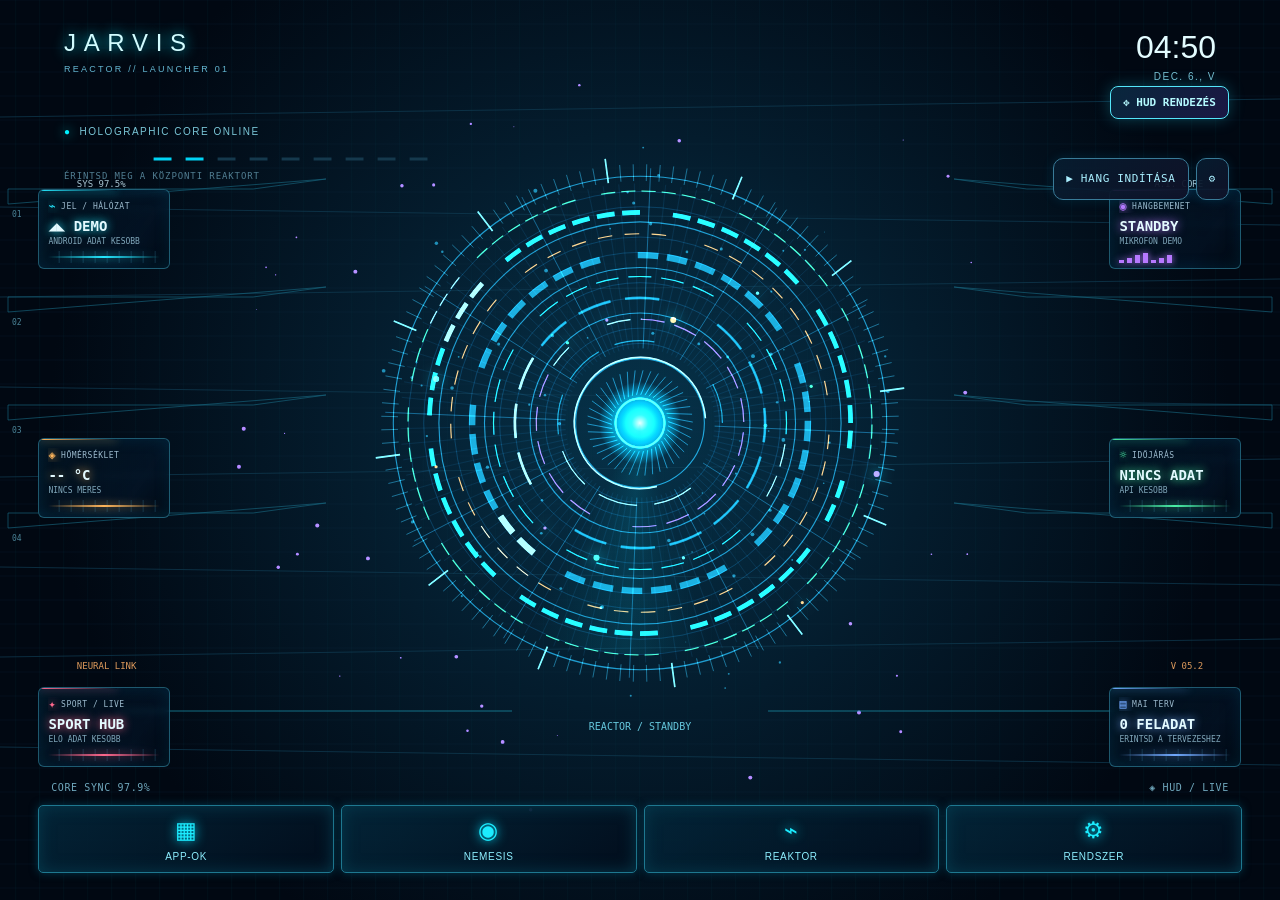
==== commit 31a8f574: "Bring original premium HUD 7.6 launcher intact into JARVIS Android" ====
--- a/assets/index.html
+++ b/assets/index.html
@@ -1,9 +1,320 @@
-<!doctype html><html lang="hu"><head><meta charset="utf-8"><meta name="viewport" content="width=device-width,initial-scale=1,viewport-fit=cover"><title>JARVIS • Personal operating system</title><style>
-:root{--cyan:#64eaff;--dim:#587680;--amber:#ffc67b;--bg:#040c13}*{box-sizing:border-box}body{margin:0;background:var(--bg);color:#d5f7ff;font:14px system-ui,sans-serif;background-image:linear-gradient(#15334235 1px,transparent 1px),linear-gradient(90deg,#15334235 1px,transparent 1px);background-size:42px 42px}body:before{content:'';position:fixed;inset:0;pointer-events:none;background:radial-gradient(ellipse at 50% 30%,#07516a38,transparent 62%);z-index:-1}button,input{font:inherit}button{cursor:pointer;border:1px solid #2d6171;background:#0b202b;color:#bcf6ff;padding:12px 15px;border-radius:3px}button:active{background:#1a4b5d}button:focus-visible,input:focus-visible{outline:2px solid var(--amber);outline-offset:3px}.shell{max-width:1200px;margin:auto;padding:24px 24px 0}.top{display:flex;align-items:center;justify-content:space-between;border-bottom:1px solid #2c5968;padding-bottom:16px}.brand{font-size:28px;font-weight:300;letter-spacing:7px}.tiny{font:10px ui-monospace,monospace;letter-spacing:2px;color:var(--dim)}.online{font:10px ui-monospace,monospace;letter-spacing:1px;color:var(--amber);margin-top:6px}.top button{padding:8px 12px;font-size:19px}.layout{display:grid;grid-template-columns:220px 1fr 220px;gap:28px;align-items:center;padding:26px 0}.panel{border-top:1px solid #376271;padding:16px 0}.label{font:10px ui-monospace,monospace;letter-spacing:2px;color:#7aa5b4;margin-bottom:14px}.metric{font:30px ui-monospace,monospace;color:var(--cyan)}.metric small{font-size:11px;color:var(--dim)}.bar{height:3px;background:#12313e;margin-top:12px}.bar span{display:block;background:var(--cyan);width:0;height:100%;box-shadow:0 0 10px #64eaff77}.row{display:flex;justify-content:space-between;color:#90aeb9;font:11px ui-monospace,monospace;margin:12px 0}.reactor{position:relative;aspect-ratio:1;max-width:470px;width:100%;margin:auto;display:flex;align-items:center;justify-content:center}.reactor canvas{position:absolute;inset:0;width:100%;height:100%}.coreText{z-index:1;text-align:center;pointer-events:none}.coreText strong{font-weight:300;font-size:32px;letter-spacing:8px;margin-left:8px}.coreText .tiny{margin-top:10px;color:#7bddec}.coreText .state{margin-top:12px;font:11px ui-monospace,monospace;letter-spacing:1px;color:var(--amber)}.tag{position:absolute;font:9px ui-monospace,monospace;color:#72a4b7;bottom:16px;letter-spacing:2px}.voice{display:flex;justify-content:center;gap:10px;align-items:center;margin:-4px 0 23px}.mic{border-radius:50%;width:64px;height:64px;background:#113a4a;border:1px solid var(--cyan);box-shadow:0 0 25px #23c9ef25;font-size:24px}.voice .quiet{background:transparent;padding:10px;font-size:11px}.voiceHint{text-align:center;font-size:11px;color:#80a9b8;margin-bottom:25px}.cards{display:grid;grid-template-columns:repeat(3,1fr);gap:10px;margin-bottom:22px}.cards button{text-align:left;padding:14px 12px;background:linear-gradient(135deg,#0d2631,#06131d)}.cards b{font-size:12px;display:block;font-weight:500;margin-bottom:5px}.cards span{font:9px ui-monospace,monospace;letter-spacing:1px;color:#618b9d}.modebar{display:flex;flex-wrap:wrap;align-items:center;justify-content:space-between;gap:8px;margin:10px 0}.modebar button{padding:8px 10px;font:10px ui-monospace,monospace}.agentbox{border-left:2px solid var(--amber);padding:9px 12px;background:#19242c;color:#e2c499;font:11px/1.6 ui-monospace,monospace;margin:10px 0;white-space:pre-wrap;overflow-wrap:anywhere;max-height:120px;overflow-y:auto}.comm{border:1px solid #264958;background:#050f18dd;padding:16px;margin-bottom:14px}.comm .label{display:flex;justify-content:space-between;align-items:center}.comm .label button{border:0;padding:2px;font-size:10px;background:transparent;color:#7999a8}.messages{height:170px;overflow-y:auto;scroll-behavior:smooth}.msg{padding:9px 0;border-top:1px solid #132c38;line-height:1.55;white-space:pre-wrap;font-size:13px;overflow-wrap:anywhere}.msg small{display:block;font:9px ui-monospace,monospace;letter-spacing:2px;color:var(--cyan);margin-bottom:4px}.msg.user{color:#9fbdc9}.msg.user small{color:var(--amber)}.msg.error{color:#ffc18c}form{display:flex;gap:8px;margin-top:14px}input{width:100%;min-width:0;background:#0a1c27;color:#d5f7ff;border:1px solid #285160;padding:13px 12px;border-radius:2px}input::placeholder{color:#597c8c}form button{background:#164456;white-space:nowrap}.foot{display:flex;justify-content:space-between;gap:10px;padding:7px 0 22px;font:9px ui-monospace,monospace;color:#4f7688;letter-spacing:1px}.log{max-height:130px;overflow-y:auto;font:10px/1.8 ui-monospace,monospace;color:#80a6b7}.clock{font:23px ui-monospace,monospace;letter-spacing:2px}.date{font-size:10px;color:var(--dim);margin-top:6px}.dot{display:inline-block;width:5px;height:5px;border-radius:50%;background:var(--amber);margin-right:6px}.badge{color:var(--cyan)}
-@media(max-width:800px){.shell{padding:18px 18px 0}.layout{grid-template-columns:1fr;padding:8px 0 12px;gap:0}.left{display:flex;gap:20px;order:2}.left .panel{flex:1;padding:12px 0 0}.left .panel:last-child{display:none}.right{display:none}.reactor{max-width:350px;order:1}.brand{font-size:23px;letter-spacing:5px}.tiny{font-size:8px}.metric{font-size:23px}.label{font-size:9px;letter-spacing:1.5px;margin-bottom:8px}.voice{margin:0 0 10px}.voiceHint{margin-bottom:18px}.messages{height:155px}.cards{gap:7px;margin-bottom:16px}.cards button{padding:11px 9px}.cards span{font-size:8px}.coreText strong{font-size:27px}.foot{font-size:8px}.bar{margin-top:7px}}
-@media(prefers-reduced-motion:reduce){.messages{scroll-behavior:auto}}
-</style></head><body><main class="shell"><header class="top"><div><div class="brand">J.A.R.V.I.S.</div><div class="tiny">PERSONAL OPERATING SYSTEM / MK. VIII</div></div><div style="text-align:right"><button id="settings" aria-label="Kapcsolat és hang beállításai">⚙</button><div class="online" id="connection"><span class="dot"></span>HELYI MÓD</div></div></header><section class="layout"><aside class="left"><div class="panel"><div class="label">ENERGIA / AKKUMULÁTOR</div><div class="metric"><span id="battery">—</span> <small>%</small></div><div class="bar"><span id="batterybar"></span></div></div><div class="panel"><div class="label">SZABAD MEMÓRIA</div><div class="metric"><span id="memory">—</span> <small>MB</small></div><div class="row"><span>MAGYAR HANG</span><span id="tts">ELLENŐRZÉS</span></div></div><div class="panel"><div class="label">RENDSZERÓRA</div><div class="clock" id="clock"></div><div class="date" id="date"></div></div></aside><div class="reactor"><canvas id="hud" aria-hidden="true"></canvas><div class="coreText"><div class="tiny">NEURAL INTERFACE</div><strong>JARVIS</strong><div class="tiny">AWAITING YOUR COMMAND</div><div class="state" id="state" role="status">Készenlét</div></div><div class="tag">VOICE • MEMORY • CONTROL</div></div><aside class="right"><div class="panel"><div class="label">MODULOK</div><div class="row"><span>PARANCSKEZELŐ</span><span class="badge">AKTÍV</span></div><div class="row"><span>HANGKIMENET</span><span id="voiceStatus">—</span></div><div class="row"><span>TELEFONVEZÉRLÉS</span><span id="accessStatus">—</span></div><div class="row"><span>AI-KAPCSOLAT</span><span id="aiStatus">—</span></div></div><div class="panel"><div class="label">MŰVELETI NAPLÓ</div><div class="log" id="log">JARVIS interfész betöltve.</div></div></aside></section><div class="voice"><button class="quiet" id="mute" aria-pressed="false">HANG: BE</button><button class="mic" id="mic" aria-label="Magyar hangparancs indítása">⏣</button><button class="quiet" id="stop">MEGÁLLÍTÁS</button></div><div class="voiceHint" id="hint">Érintsd meg a magot vagy a mikrofont, és beszélj magyarul.</div><div class="cards"><button data-command="segítség"><b>Parancsközpont ↗</b><span>MIT TUD A JARVIS?</span></button><button id="control"><b>Telefonvezérlés ↗</b><span>HOZZÁFÉRÉS BEÁLLÍTÁSA</span></button><button data-command="jegyzeteim"><b>Memóriatár ↗</b><span>MENTETT JEGYZETEK</span></button></div><div class="modebar"><button id="taskmode" aria-pressed="true">AUTO • BESZÉD + TELEFON</button><button id="plan">TERV</button><button id="diagnostics">DIAGNOSZTIKA</button><button id="chatbridge">CHATGPT-KAPCSOLAT</button><button id="notificationTest">ÓRA TESZT</button><button id="voiceTest">HANGPRÓBA</button></div><div class="agentbox" id="agentState" role="status">Telefonfeladat: állíts be Gemini-kulcsot és engedélyezd a Vezérlést. A feladathoz szükséges képernyőszöveget az AI dolgozza fel.</div><section class="comm"><div class="label"><span>KOMMUNIKÁCIÓS CSATORNA</span><span><button id="tasklog">NAPLÓ</button> · <button id="clear">TÖRLÉS</button></span></div><div class="messages" id="messages" role="log" aria-live="polite"></div><form id="form"><input id="input" aria-label="Parancs vagy üzenet" placeholder="Mondd vagy írd: nyisd meg a YouTube-ot" autocomplete="off"><button aria-label="Parancs elküldése">KÜLDÉS ↗</button></form></section><footer class="foot"><span>JARVIS / 2.0 • HU</span><span id="mode">HELYI PARANCSOK • AI BEÁLLÍTHATÓ</span></footer></main><script>
-'use strict';const $=id=>document.getElementById(id);let muted=false,active=false,level=0,taskmode=true;const native=window.Native;let saved=[];try{saved=JSON.parse(localStorage.getItem('jarvis-chat')||'[]')}catch(e){}function add(who,text,save=true){const el=document.createElement('div');el.className='msg '+who;const label=document.createElement('small');label.textContent=who==='user'?'TE / PARANCS':who==='error'?'RENDSZER / FIGYELEM':'JARVIS';el.append(label,document.createTextNode(text));$('messages').append(el);while($('messages').children.length>60)$('messages').firstChild.remove();$('messages').scrollTop=$('messages').scrollHeight;if(save){saved.push({who,text});saved=saved.slice(-40);try{localStorage.setItem('jarvis-chat',JSON.stringify(saved))}catch(e){}}}saved.forEach(m=>add(m.who,m.text,false));if(!saved.length)add('reply','Itt vagyok. A helyi parancsok készen állnak. A „segítség” megmutatja, mit tudok.');function call(name,...args){if(native&&typeof native[name]==='function')native[name](...args);else if(name==='send')add('error','Ez a böngészős nézet a kezelőfelület előnézete. A hang és a telefonparancsok az Android APK-ban működnek.');else add('error','Ez a funkció az Android APK-ban érhető el.')}function send(text){text=text.trim();if(!text)return;add('user',text);$('input').value='';call('send',text)}$('chatbridge').onclick=()=>call('chatBridge');$('diagnostics').onclick=()=>call('diagnostics');$('form').onsubmit=e=>{e.preventDefault();send($('input').value)};$('taskmode').onclick=()=>{taskmode=!taskmode;call('setMode',taskmode);updateMode()};function updateMode(){$('taskmode').textContent=taskmode?'AUTO • BESZÉD + TELEFON':'BESZÉLGETÉS MÓD';$('taskmode').setAttribute('aria-pressed',String(taskmode));$('input').placeholder=taskmode?'Példa: keress a YouTube-on magyar rap zenét':'Kérdezz bármit magyarul…'}$('plan').onclick=()=>call('plan');$('notificationTest').onclick=()=>call('notificationTest');$('voiceTest').onclick=()=>call('testVoice');$('tasklog').onclick=()=>call('taskLog');$('settings').onclick=()=>call('settings');$('mic').onclick=()=>call('listen');$('hud').onclick=()=>call('listen');$('control').onclick=()=>call('control');$('stop').onclick=()=>call('stop');$('mute').onclick=()=>{muted=!muted;$('mute').textContent='HANG: '+(muted?'KI':'BE');$('mute').setAttribute('aria-pressed',String(muted));call('mute',muted)};$('clear').onclick=()=>{saved=[];localStorage.removeItem('jarvis-chat');$('messages').replaceChildren()};document.querySelectorAll('[data-command]').forEach(b=>b.onclick=()=>send(b.dataset.command));function log(text){let el=document.createElement('div');el.textContent=new Date().toLocaleTimeString('hu-HU')+' / '+text;$('log').prepend(el);while($('log').children.length>25)$('log').lastChild.remove()}
-window.nativeEvent=(type,text)=>{if(type==='plan'){add('reply','Elkészült a műveleti terv. Végrehajtás előtt külön ablakban mutatom meg.');return}if(type==='nextStep'){$('agentState').textContent='KÖVETKEZIK • '+text;return}if(type==='alert'){add('reply',text);return}if(type==='agent'){$('agentState').textContent=text;log(text);return}if(type==='mode'){taskmode=text==='true';updateMode();return}if(type==='muted'){muted=text==='true';$('mute').textContent='HANG: '+(muted?'KI':'BE');$('mute').setAttribute('aria-pressed',String(muted));return}if(type==='reply'||type==='error'){add(type,text);$('state').textContent=type==='error'?'Figyelmet kérek':'Készenlét';active=false;log(type==='error'?'Műveleti hiba':'Válasz megérkezett')}else if(type==='state'){$('state').textContent=text;active=!['Készenlét','Hanghiba','Leállítva'].includes(text);log(text)}else if(type==='heard'){add('user',text);$('hint').textContent=text}else if(type==='partial')$('hint').textContent=text;else if(type==='level')level=Math.min(1,Number(text)/12);else if(type==='stats'){let [b,m,t,c,a,seen]=text.split('|');$('battery').textContent=b==='-1'?'—':b;$('batterybar').style.width=Math.max(0,Number(b))+'%';$('memory').textContent=m;$('tts').textContent=t==='true'?'ELÉRHETŐ':'HIÁNYZIK';$('voiceStatus').textContent=t==='true'?'ELÉRHETŐ':'NINCS HU HANG';$('accessStatus').textContent=c==='true'?'ENGEDÉLYEZVE':'KIKAPCSOLVA';$('aiStatus').textContent=a==='true'?'BEÁLLÍTVA':'NINCS KULCS';$('connection').textContent=a==='true'?(Number(seen)>0?'UTOLSÓ AI-VÁLASZ • '+new Date(Number(seen)).toLocaleTimeString('hu-HU',{hour:'2-digit',minute:'2-digit'}):'KULCS MENTVE • NEM TESZTELT'):'HELYI MÓD';$('mode').textContent=a==='true'?'AI-KULCS BEÁLLÍTVA • HELYI PARANCSOK AKTÍVAK':'HELYI PARANCSOK • AI-KULCS NINCS'}};function clock(){$('clock').textContent=new Date().toLocaleTimeString('hu-HU',{hour:'2-digit',minute:'2-digit'});$('date').textContent=new Date().toLocaleDateString('hu-HU',{month:'long',day:'numeric',weekday:'long'})}clock();setInterval(clock,1000);
-const canvas=$('hud'),ctx=canvas.getContext('2d');let size=350,dpr=1;function resize(){size=canvas.clientWidth;dpr=Math.min(devicePixelRatio||1,2);canvas.width=size*dpr;canvas.height=size*dpr}new ResizeObserver(resize).observe(canvas);const reduced=matchMedia('(prefers-reduced-motion: reduce)').matches;let running=true;document.addEventListener('visibilitychange',()=>{running=!document.hidden});let lastFrame=0;function draw(ms){requestAnimationFrame(draw);if(!running||ms-lastFrame<33)return;lastFrame=ms;const t=reduced?0:ms/1000;ctx.setTransform(dpr,0,0,dpr,0,0);ctx.clearRect(0,0,size,size);ctx.translate(size/2,size/2);const r=size*.40;const glow=ctx.createRadialGradient(0,0,r*.25,0,0,r*1.15);glow.addColorStop(0,'#49dafb13');glow.addColorStop(.7,'#0d8ab021');glow.addColorStop(1,'#07131d00');ctx.fillStyle=glow;ctx.fillRect(-size/2,-size/2,size,size);function arc(radius,start,end,color,width){ctx.beginPath();ctx.strokeStyle=color;ctx.lineWidth=width;ctx.arc(0,0,radius,start,end);ctx.stroke()}arc(r*1.09,0,7,'#174456',.8);for(let i=0;i<120;i++){let a=i*Math.PI/60;ctx.beginPath();ctx.strokeStyle=i%5===0?'#7ae6f9':'#29556a';ctx.lineWidth=i%5===0?1.5:.7;ctx.moveTo(Math.cos(a)*r*1.05,Math.sin(a)*r*1.05);ctx.lineTo(Math.cos(a)*r*(i%5===0?1.0:1.025),Math.sin(a)*r*(i%5===0?1.0:1.025));ctx.stroke()}for(let i=0;i<6;i++){let a=t*.13+i*Math.PI/3;arc(r*.94,a,a+.72,i%2?'#73e9ff':'#295c6e',i%2?3:1)}for(let i=0;i<3;i++){let a=-t*.2+i*Math.PI*2/3;arc(r*.83,a,a+1.6,'#57c9e5aa',7);arc(r*.77,a+.1,a+.6,'#ffc67bcc',2)}arc(r*.7,0,7,'#2d6479',1);let pulse=active?(.025+level*.02)*Math.sin(t*7):.008*Math.sin(t*2);arc(r*(.66+pulse),0,7,active?'#a4f8ff':'#53d7ef',1.6);for(let i=0;i<50;i++){let a=i/50*Math.PI*2;let length=active?(3+Math.sin(t*8+i*.7)*5+level*13):3;arc(r*.60,a,a+.014,'#72d6e8',length)}for(let i=0;i<3;i++){let a=t*.22+i*2.09;ctx.fillStyle='#a7f4ff';ctx.beginPath();ctx.arc(Math.cos(a)*r*.94,Math.sin(a)*r*.94,2.5,0,7);ctx.fill()}level*=.94}requestAnimationFrame(draw);
-</script><script src="gemini-live.js"></script><script src="chatgpt-bridge.js"></script></body></html>+<!doctype html><html lang="hu"><head><meta charset="utf-8"><meta name="viewport" content="width=device-width,initial-scale=1,maximum-scale=1,user-scalable=no"><meta name="theme-color" content="#020c16"><title>JARVIS • ARC HUD 7.6</title><style>*{box-sizing:border-box}html,body{margin:0;width:100%;height:100%;overflow:hidden;background:#020912;color:#bdfaff;font-family:Arial,sans-serif}canvas{position:fixed;inset:0;width:100%;height:100%;touch-action:none}#ui{position:fixed;inset:0;pointer-events:none}.top{position:absolute;top:3.2%;left:5%;right:5%;display:flex;justify-content:space-between;align-items:flex-start}.brand{font-size:clamp(15px,4.4vw,24px);letter-spacing:.32em;color:#d2fcff;text-shadow:0 0 14px #00e5ff}.sub{font-size:9px;letter-spacing:.25em;color:#64b6d1;margin-top:7px}.clock{text-align:right;font-size:clamp(20px,6vw,32px);font-weight:200;color:#e3fcff}.clock small{display:block;font-size:10px;color:#76bed0;letter-spacing:.15em;margin-top:5px}.badge{position:absolute;top:14%;left:5%;font-size:10px;letter-spacing:.15em;color:#7ac6d7}.badge:before{content:'●';color:#00f2ff;margin-right:8px;text-shadow:0 0 12px #00ffff}.bottom{position:absolute;bottom:3%;left:3%;right:3%;display:grid;grid-template-columns:repeat(4,1fr);gap:7px}.btn{pointer-events:auto;cursor:pointer;min-height:68px;border:1px solid #1e7890;background:linear-gradient(145deg,rgba(3,39,59,.87),rgba(2,13,28,.95));box-shadow:inset 0 0 16px #05394c,0 0 9px #00364b;border-radius:5px;color:#8defff;display:flex;flex-direction:column;align-items:center;justify-content:center;gap:7px;font-size:10px;letter-spacing:.07em}.btn .ico{font-size:23px;color:#1cecff;text-shadow:0 0 12px #00dfff}.btn:active,.btn.active{border-color:#ff9a40;color:#ffc78d;box-shadow:inset 0 0 18px #673313,0 0 18px #ba641d}.btn.active .ico{color:#ffab4c}.status{position:absolute;bottom:calc(3% + 80px);left:4%;right:4%;display:flex;justify-content:space-between;font:10px monospace;color:#6fa7bc;letter-spacing:.06em}.overlay{position:absolute;inset:0;background:rgba(1,7,17,.94);pointer-events:auto;display:none;padding:20px;overflow:auto}.overlay.open{display:block}.overlay h2{font-size:16px;letter-spacing:.18em;color:#aaf5ff}.overlay button{background:#062538;color:#8eefff;border:1px solid #287c95;padding:13px;margin:7px 6px 7px 0;border-radius:5px}.overlay p{color:#86afc0;font-size:13px;line-height:1.7}.exit{float:right}.hint{position:absolute;top:19%;left:5%;font:9px monospace;color:#517e92;letter-spacing:.1em}@media(max-height:620px){.bottom .btn{min-height:51px}.bottom .btn .ico{font-size:17px}.status{bottom:calc(3% + 61px)}.badge{top:12%}}
+/* NEMESIS HUD 2.0: additive upgrade; original reactor geometry untouched */
+.widget-zone{position:absolute;left:3%;right:3%;top:20%;bottom:calc(3% + 106px);display:grid;grid-template-columns:1fr 1fr;grid-template-rows:repeat(3,1fr);align-content:space-between;pointer-events:none;gap:8px}
+.hud-widget{position:relative;width:min(31vw,132px);min-height:62px;max-height:88px;padding:9px 9px 8px;overflow:hidden;border:1px solid rgba(69,194,226,.42);background:linear-gradient(125deg,rgba(2,20,34,.88),rgba(5,24,46,.49) 72%,rgba(1,9,19,.82));clip-path:polygon(0 0,91% 0,100% 14%,100% 100%,9% 100%,0 83%);box-shadow:inset 0 0 15px rgba(7,124,174,.17);pointer-events:auto;cursor:pointer;backdrop-filter:blur(3px);-webkit-backdrop-filter:blur(3px)}
+.hud-widget:nth-child(even){justify-self:end;clip-path:polygon(9% 0,100% 0,100% 83%,91% 100%,0 100%,0 14%)}
+.hud-widget:before{content:'';position:absolute;top:0;left:0;width:60%;height:1px;background:linear-gradient(90deg,var(--accent),transparent);box-shadow:0 0 9px var(--accent);animation:widgetSweep 3.7s linear infinite}
+.hud-widget:nth-child(even):before{animation-delay:-1.6s}
+.hud-widget .whead{display:flex;align-items:center;gap:5px;font:8px monospace;letter-spacing:.06em;color:#9cbbce;white-space:nowrap}
+.hud-widget .whead i{font-style:normal;color:var(--accent);font-size:12px;text-shadow:0 0 9px var(--accent)}
+.hud-widget .wval{font:600 14px monospace;color:#e3faff;text-shadow:0 0 10px var(--accent);margin-top:5px;white-space:nowrap}
+.hud-widget .wsub{font:8px monospace;color:#81a8bb;margin-top:3px;white-space:nowrap}
+.hud-widget .wbar{display:flex;gap:3px;height:12px;align-items:end;margin-top:5px}
+.hud-widget .wbar b{width:5px;height:var(--h);background:var(--accent);box-shadow:0 0 7px var(--accent);animation:equalize 1.1s ease-in-out infinite alternate;animation-delay:var(--d)}
+.hud-widget .trace{height:12px;width:100%;margin-top:5px;background:repeating-linear-gradient(90deg,transparent 0 10px,rgba(60,150,190,.16) 11px 12px);position:relative}
+.hud-widget .trace:after{content:'';position:absolute;left:0;right:0;top:5px;height:2px;background:linear-gradient(90deg,transparent,var(--accent),transparent);filter:drop-shadow(0 0 4px var(--accent));animation:traceMove 2.3s ease-in-out infinite alternate}
+.hud-widget:active{filter:brightness(1.6)}
+.widget-zone .hud-widget:nth-child(1){--accent:#25e8ff}.widget-zone .hud-widget:nth-child(2){--accent:#b779ff}.widget-zone .hud-widget:nth-child(3){--accent:#ffb65c}.widget-zone .hud-widget:nth-child(4){--accent:#4bf0a7}.widget-zone .hud-widget:nth-child(5){--accent:#ff688d}.widget-zone .hud-widget:nth-child(6){--accent:#71a9ff}
+@keyframes widgetSweep{0%{transform:translateX(-95%);opacity:.25}50%{opacity:1}100%{transform:translateX(190%);opacity:.25}}
+@keyframes equalize{0%{height:18%}100%{height:var(--h)}}
+@keyframes traceMove{0%{transform:translateY(-4px);opacity:.5}100%{transform:translateY(4px);opacity:1}}
+@media(max-width:380px){.hud-widget{width:29vw;padding:7px 6px;min-height:58px}.hud-widget .wval{font-size:12px}.hud-widget .whead{font-size:7px}}
+@media(max-height:700px){.widget-zone{top:19%;bottom:calc(3% + 88px)}.hud-widget{min-height:49px;max-height:62px;padding:5px 7px}.hud-widget .wval{margin-top:2px;font-size:12px}.hud-widget .wsub{font-size:7px}.hud-widget .trace{margin-top:2px;height:7px}.hud-widget .wbar{height:8px;margin-top:2px}}
+
+/* HUD 3.0 free arrangement; reactor canvas and renderer unchanged */
+.hud-edit-toggle{position:absolute;top:10.2%;right:5%;z-index:12;pointer-events:auto;background:rgba(2,24,43,.94);border:1px solid #38b9d4;color:#b5faff;border-radius:8px;padding:9px 12px;font:11px monospace;box-shadow:0 0 13px #06435c}
+.hud-edit-toggle.on{border-color:#ffc16d;color:#ffe1a2}
+.hud-edit-bar{position:absolute;top:15.2%;left:5%;right:5%;z-index:12;pointer-events:auto;display:none;gap:7px;flex-wrap:wrap;align-items:center;background:rgba(2,12,27,.92);border:1px solid #2d778a;border-radius:8px;padding:7px;color:#bdfaff;font:10px monospace}
+.hud-edit-bar.open{display:flex}.hud-edit-bar button{border:1px solid #478aa3;background:#082c40;color:#d1faff;padding:7px 9px;border-radius:5px;font:11px monospace}
+.widget-zone.free{display:block;top:21%;bottom:calc(3% + 106px);pointer-events:none}
+.widget-zone.free .hud-widget{position:absolute;margin:0;min-height:unset;max-height:none;width:var(--ww,132px);height:var(--wh,80px);left:var(--wx,0px);top:var(--wy,0px);touch-action:none;user-select:none;-webkit-user-select:none;cursor:grab;clip-path:none;border-radius:6px}
+.widget-zone.free .hud-widget:nth-child(even){justify-self:auto;clip-path:none}
+.widget-zone.free .hud-widget.editing{outline:1px dashed #ffcb78;outline-offset:2px;cursor:move;z-index:5}
+.widget-zone.free .hud-widget .resize-grip{display:none;position:absolute;right:0;bottom:0;width:25px;height:25px;background:linear-gradient(135deg,transparent 47%,#ffc36b 50%,#ffc36b 56%,transparent 59%,transparent 68%,#ffc36b 70%);touch-action:none;z-index:8}
+.widget-zone.free.editmode .hud-widget .resize-grip{display:block}
+.widget-zone.free.editmode .hud-widget{border-color:#f7bb65}
+.widget-zone.free.editmode .hud-widget:after{content:'↕';position:absolute;right:7px;top:5px;color:#ffce7a;font-size:15px}
+@media(max-height:700px){.hud-edit-toggle{top:9%}.hud-edit-bar{top:14%}}
+
+/* 4.0 widget manager: keeps original reactor renderer untouched */
+.hud-edit-bar{top:14.7%;z-index:35}.hud-edit-bar button{background:#082d43;border:1px solid #397f9a;color:#c6faff;border-radius:6px;padding:9px 10px;font:10px monospace}
+.hud-widget{--accent:#25e8ff}.widget-zone.free .hud-widget{z-index:2}.widget-zone.free.editmode .hud-widget{touch-action:none}
+#hudTrash{position:fixed;bottom:106px;left:50%;transform:translateX(-50%) translateY(30px);width:min(72vw,270px);padding:15px 12px;text-align:center;border:1px solid #ff5b77;border-radius:14px;background:rgba(61,5,24,.94);color:#ffd1dc;font:700 13px monospace;box-shadow:0 0 24px #b62250;opacity:0;pointer-events:none;transition:opacity .18s,transform .18s;z-index:80}
+#hudTrash.visible{opacity:1;transform:translateX(-50%) translateY(0)}#hudTrash.hot{background:#bb1749;box-shadow:0 0 40px #ff3e70;scale:1.05}
+#widgetCatalog{display:none;position:fixed;inset:0;z-index:100;background:rgba(0,7,18,.97);overflow-y:auto;padding:18px 15px 35px;color:#d3faff;pointer-events:auto}
+#widgetCatalog.open{display:block}.catalog-top{display:flex;align-items:center;justify-content:space-between;gap:8px;margin-bottom:16px}.catalog-top strong{letter-spacing:.13em;font-size:16px}.catalog-close{font-size:22px}
+#widgetCatalog button{border:1px solid #337b95;background:linear-gradient(130deg,#05253b,#091529);color:#baf6ff;border-radius:9px;padding:12px;cursor:pointer}
+.catalog-grid{display:grid;grid-template-columns:repeat(2,minmax(0,1fr));gap:10px}.catalog-item{text-align:left;min-height:105px;display:flex;flex-direction:column;gap:9px;justify-content:center}.catalog-item b{font-size:13px}.catalog-item small{font-size:10px;color:#7faec1;line-height:1.4}
+.hud-widget .whead{overflow:hidden;text-overflow:ellipsis}.hud-widget .wsub{overflow:hidden;text-overflow:ellipsis}
+@media(max-width:360px){.hud-edit-bar{left:2%;right:2%}.hud-edit-bar button{padding:7px}.catalog-grid{gap:7px}}
+</style><style>
+#nemAudioDock{position:fixed;z-index:55;top:17.5%;right:4%;display:flex;align-items:center;gap:7px;pointer-events:auto}
+#nemAudioToggle,#nemAudioSettings{background:linear-gradient(140deg,#061d30ee,#101329ee);border:1px solid #397b98;border-radius:10px;color:#a9efff;padding:9px 12px;font:11px monospace;letter-spacing:.06em;box-shadow:0 0 12px #05b7f322;min-height:42px;cursor:pointer}
+#nemAudioToggle.on{border-color:#48e2b6;color:#8bffe6;box-shadow:0 0 14px #18c8b44a}
+#nemAudioPanel{position:fixed;z-index:80;right:4%;top:calc(17.5% + 50px);width:min(340px,92vw);background:linear-gradient(150deg,#071c31f8,#080c20fa);border:1px solid #357e9c;border-radius:13px;padding:17px;color:#b6f3ff;box-shadow:0 12px 35px #000b;display:none;pointer-events:auto;font:13px Arial,sans-serif}
+#nemAudioPanel.open{display:block}#nemAudioPanel h3{margin:0 0 14px;letter-spacing:.15em;color:#d0ffff;font-size:14px}
+#nemAudioPanel label{display:flex;align-items:center;justify-content:space-between;gap:14px;margin:12px 0;min-height:32px}#nemAudioPanel input[type=checkbox]{width:21px;height:21px;accent-color:#20c5e8}#nemAudioPanel input[type=range]{width:52%;accent-color:#20c5e8}#nemAudioPanel button{border:1px solid #337a99;border-radius:8px;background:#08243a;color:#a8edff;padding:10px 14px;min-height:42px}#nemAudioPanel .note{color:#76aabf;font-size:11px;line-height:1.5}
+
+/* NEMESIS 7.3 HUD EDITOR: mobile-first control dock */
+#editHud{top:9.6%;right:4%;font-weight:700;border-color:#54e6fa;background:linear-gradient(125deg,#08273c,#1b1743);box-shadow:0 0 16px #20dfff44}
+#editHud.on{border-color:#ffd083;color:#ffdd98;box-shadow:0 0 24px #ffac3e66}
+.hud-edit-bar.open{position:fixed;top:auto;bottom:15px;left:3%;right:3%;z-index:90;display:grid;grid-template-columns:1fr 1fr 1fr;gap:7px;padding:11px 9px;background:linear-gradient(145deg,#061b2ef7,#101029f9);border:1px solid #55c9ec;box-shadow:0 0 24px #08c9f34d;border-radius:14px}
+.hud-edit-bar.open span{grid-column:1/-1;text-align:center;color:#b4f7ff;font-size:11px;letter-spacing:.08em}
+.hud-edit-bar.open button{min-height:46px;padding:7px 4px;font-size:10px;box-shadow:inset 0 0 13px #12baff22}
+.hud-edit-bar.open #addHud{border-color:#36eac2;color:#a6ffec}
+.hud-edit-bar.open #saveHud{border-color:#ffcb68;color:#ffe4a0}
+.widget-zone.free.editmode{bottom:125px!important;outline:1px dashed #27d9f655;outline-offset:4px;border-radius:9px}
+.widget-zone.free.editmode .hud-widget{z-index:8;box-shadow:0 0 12px #10d5ff33,inset 0 0 16px #07597755;touch-action:none}
+.widget-zone.free.editmode .hud-widget.editing{z-index:60;box-shadow:0 0 25px #ffc76677;background:linear-gradient(125deg,#142b3b,#1b1c35)}
+#hudTrash{bottom:123px;z-index:95;width:min(82vw,330px);padding:17px 10px;font-size:14px;transition:opacity .13s,transform .13s}
+#widgetCatalog{z-index:110}
+#nemAudioDock{z-index:45}
+#hudEditHelp{display:none;position:fixed;z-index:40;top:15.5%;left:50%;transform:translateX(-50%);padding:7px 12px;border:1px solid #35b6da;border-radius:30px;background:#06192fe8;color:#9deeff;font:10px monospace;white-space:nowrap;pointer-events:none}
+#hudEditHelp.on{display:block}
+@media(max-width:390px){.hud-edit-bar.open button{font-size:9px}.hud-edit-bar.open{bottom:8px}}
+</style><style>.widget-zone.free .hud-widget{pointer-events:auto!important}.widget-zone.free.editmode{pointer-events:auto!important}.widget-zone.free.editmode .hud-widget{pointer-events:auto!important;touch-action:none!important}.widget-zone.free .hud-widget .widget-delete{pointer-events:auto!important}</style><style>.widget-delete{display:none;position:absolute;right:4px;bottom:4px;z-index:15;width:26px;height:26px;border:1px solid #ff708f;border-radius:7px;background:#381024;color:#ffd9e0;font-size:15px;cursor:pointer}.widget-zone.editmode .widget-delete{display:block}.widget-zone.editmode .resize-grip{right:29px!important;bottom:1px!important}</style><style id="nemesis-mobile-drag-fix">
+#ui{z-index:5} .widget-zone.free{z-index:9;pointer-events:auto!important}
+.widget-zone.free .hud-widget{pointer-events:auto!important;touch-action:none!important;-webkit-touch-callout:none!important}
+.widget-zone.free.editmode{z-index:45!important;pointer-events:auto!important;touch-action:none!important}
+.widget-zone.free.editmode .hud-widget{z-index:46!important;pointer-events:auto!important}
+.hud-edit-toggle{z-index:55!important}.hud-edit-bar{z-index:54!important}
+#hudEditHelp{pointer-events:none!important}
+</style></head><body><canvas id="c"></canvas><div id="ui"><div class="top"><div><div class="brand">JARVIS</div><div class="sub">REACTOR // LAUNCHER 01</div></div><div class="clock" id="clock">00:00<small id="date">SYSTEM READY</small></div></div><div class="badge" id="mode">HOLOGRAPHIC CORE ONLINE</div><div class="hint">ÉRINTSD MEG A KÖZPONTI REAKTORT</div><button id="editHud" class="hud-edit-toggle" type="button">✥ HUD RENDEZÉS</button><div id="editBar" class="hud-edit-bar"><span>HÚZD A WIDGETEKET • SAROK: MÉRET</span><button id="addHud" type="button">＋ WIDGET HOZZÁADÁSA</button><button id="resetHud" type="button">ALAPHELYZET</button><button id="saveHud" type="button">✓ KÉSZ</button></div><div class="widget-zone" aria-label="Animált NEMESIS HUD widgetek">
+<div class="hud-widget" data-widget="signal"><div class="whead"><i>⌁</i> JEL / HÁLÓZAT</div><div class="wval">◢◣  DEMO</div><div class="wsub">ANDROID KAPCSOLAT KÉSŐBB</div><div class="trace"></div></div>
+<div class="hud-widget" data-widget="audio"><div class="whead"><i>◉</i> HANGBEMENET</div><div class="wval">STANDBY</div><div class="wbar"><b style="--h:80%;--d:-.1s"></b><b style="--h:35%;--d:-.5s"></b><b style="--h:100%;--d:-.8s"></b><b style="--h:60%;--d:-.2s"></b><b style="--h:90%;--d:-.7s"></b><b style="--h:45%;--d:-.3s"></b><b style="--h:70%;--d:-.6s"></b></div></div>
+<div class="hud-widget" data-widget="temp"><div class="whead"><i>◈</i> HŐMÉRSÉKLET</div><div class="wval">-- °C</div><div class="wsub">ÉLŐ ADAT NINCS</div><div class="trace"></div></div>
+<div class="hud-widget" data-widget="weather"><div class="whead"><i>☼</i> IDŐJÁRÁS</div><div class="wval">NINCS ADAT</div><div class="wsub">IDŐJÁRÁS API KÉSŐBB</div><div class="trace"></div></div>
+<div class="hud-widget" data-widget="sport"><div class="whead"><i>✦</i> SPORT / LIVE</div><div class="wval">SPORT HUB</div><div class="wsub">ÉLŐ EREDMÉNYEK KÉSŐBB</div><div class="trace"></div></div>
+<div class="hud-widget" data-widget="plan"><div class="whead"><i>▤</i> MAI TERV</div><div class="wval" id="planCount">0 FELADAT</div><div class="wsub">ÉRINTSD A TERVEZÉSHEZ</div><div class="trace"></div></div>
+</div><div class="status"><span id="stat">CORE SYNC 98.6%</span><span>◈ HUD / LIVE</span></div><div class="bottom"><button class="btn" id="apps"><span class="ico">▦</span>APP-OK</button><button class="btn" id="voice"><span class="ico">◉</span>NEMESIS</button><button class="btn" id="pulse"><span class="ico">⌁</span>REAKTOR</button><button class="btn" id="settings"><span class="ico">⚙</span>RENDSZER</button></div><div class="overlay" id="panel"><button class="exit" id="close">✕ BEZÁR</button><h2 id="panelTitle">NEMESIS</h2><div id="panelBody"></div></div></div><script>
+'use strict';const cv=document.getElementById('c'),ctx=cv.getContext('2d',{alpha:false});let W=0,H=0,DPR=1,particles=[],power=1,boost=0,active=false,slow=false,t0=performance.now(),pointer={x:-1,y:-1};const TAU=Math.PI*2;const $=id=>document.getElementById(id);function resize(){DPR=Math.min(devicePixelRatio||1,1.8);W=innerWidth;H=innerHeight;cv.width=Math.floor(W*DPR);cv.height=Math.floor(H*DPR);ctx.setTransform(DPR,0,0,DPR,0,0);particles=Array.from({length:110},()=>({a:Math.random()*TAU,r:.3+Math.random()*1.3,v:.00012+Math.random()*.0004,s:.4+Math.random()*1.6}));}addEventListener('resize',resize);resize();function clock(){let d=new Date();$('clock').firstChild.textContent=d.toLocaleTimeString('hu-HU',{hour:'2-digit',minute:'2-digit'});$('date').textContent=d.toLocaleDateString('hu-HU',{month:'short',day:'numeric',weekday:'short'}).toUpperCase();}clock();setInterval(clock,20000);
+function line(x1,y1,x2,y2,col='#1a758f',width=.7){ctx.beginPath();ctx.moveTo(x1,y1);ctx.lineTo(x2,y2);ctx.strokeStyle=col;ctx.lineWidth=width;ctx.stroke()}function circle(x,y,r,col,width=1){ctx.beginPath();ctx.arc(x,y,r,0,TAU);ctx.strokeStyle=col;ctx.lineWidth=width;ctx.stroke()}function arc(x,y,r,a,b,col,w=1){ctx.beginPath();ctx.arc(x,y,r,a,b);ctx.strokeStyle=col;ctx.lineWidth=w;ctx.stroke()}function dot(x,y,r,color){ctx.fillStyle=color;ctx.beginPath();ctx.arc(x,y,r,0,TAU);ctx.fill()}function label(txt,x,y,size=10,col='#80b8cc',align='left'){ctx.font=`${size}px monospace`;ctx.textAlign=align;ctx.fillStyle=col;ctx.fillText(txt,x,y)}function polygon(pts,col='#1b617b',w=.8){ctx.beginPath();pts.forEach((p,i)=>i?ctx.lineTo(...p):ctx.moveTo(...p));ctx.closePath();ctx.strokeStyle=col;ctx.lineWidth=w;ctx.stroke()}
+function draw(now){let t=(now-t0)/1000,dt=Math.min(1/30,(now-(draw.last||now))/1000);draw.last=now;boost=Math.max(0,boost-dt*.55);let cx=W*.5,cy=H*.47,rad=Math.min(W*.44,H*.285,260);if(H<650){cy=H*.46;rad=Math.min(W*.39,H*.28)}let k=power+boost*.55;ctx.fillStyle='#020b14';ctx.fillRect(0,0,W,H);let bg=ctx.createRadialGradient(cx,cy,rad*.05,cx,cy,rad*2.3);bg.addColorStop(0,'#063249');bg.addColorStop(.48,'#041c2d');bg.addColorStop(1,'#010812');ctx.fillStyle=bg;ctx.fillRect(0,0,W,H);
+// technical background lattice
+ctx.save();ctx.globalAlpha=.36;for(let x=(t*3)%24-24;x<W+24;x+=24)line(x,0,x,H,'#12374b',.45);for(let y=0;y<H;y+=24)line(0,y,W,y,'#10364b',.45);ctx.restore();for(let j=0;j<8;j++){let yy=H*(.13+j*.10),d=j%2?1:-1;line(0,yy,W,yy+d*18,'#103d53',.7)}
+// frame panels and futuristic telemetry
+let side=Math.max(8,(W-rad*2)/2);ctx.save();ctx.globalAlpha=.83;for(let i=0;i<4;i++){let y=H*(.21+i*.12);polygon([[8,y+15],[8,y],[side*.66,y],[side*.85,y-10]],'#17647d');polygon([[W-8,y+15],[W-8,y],[W-side*.66,y],[W-side*.85,y-10]],'#17647d');label(('0'+(i+1)).slice(-2),12,y+28,8,'#5a9cb2');}ctx.restore();
+ctx.save();ctx.translate(cx,cy);ctx.globalCompositeOperation='lighter';let breathe=1+Math.sin(t*1.7)*.008+boost*.04;ctx.scale(breathe,breathe);
+// fine radar and circles
+for(let i=0;i<13;i++){let rr=rad*(.25+i*.059);circle(0,0,rr, i%3===0?'#1a7c9d':'#0a3955',i%3===0?1.1:.55)}
+// radial spokes
+for(let i=0;i<96;i++){let a=i*TAU/96+t*.008,rr=rad*.29;let r2=rad*(i%8===0?.99:.93);line(Math.cos(a)*rr,Math.sin(a)*rr,Math.cos(a)*r2,Math.sin(a)*r2,i%8===0?'#155a78':'#0a324c',i%8===0?.8:.3)}
+// segmented rotating arcs
+for(let layer=0;layer<8;layer++){let rr=rad*(.32+layer*.083),direction=layer%2?-1:1,offset=t*(.04+layer*.006)*direction;let segments=[9,19,16,28,36,44,52,72][layer];for(let i=0;i<segments;i++){let a=i*TAU/segments+offset,len=TAU/segments*(layer===5?.54:.70);if((i+layer)%7===0)continue;let hue=(layer===3||layer===6)?'#25eaff':layer===1?'#b779ff':layer===5?'#ffb65c':layer===7?'#4bf0a7':'#178aa7';let bright=(i+Math.floor(t*5))%segments<3;arc(0,0,rr,a,a+len,bright?(layer===5?'#ffe4b4':'#b1ffff'):hue,layer===4?rad*.025:layer===6?rad*.018:layer===2?2.6:1.15)}}
+// outer blocks
+for(let i=0;i<120;i++){let a=i*TAU/120-t*.025,r1=rad*.94,r2=rad*(i%10===0?1.035:1.005);line(Math.cos(a)*r1,Math.sin(a)*r1,Math.cos(a)*r2,Math.sin(a)*r2,i%10===0?'#86faff':'#247e9a',i%10===0?1.6:.65)}
+// traveling energy beads
+for(let i=0;i<12;i++){let a=t*(i%2?.34:-.24)+i*TAU/12,rr=rad*(.42+(i%5)*.13),x=Math.cos(a)*rr,y=Math.sin(a)*rr;ctx.shadowColor='#12eaff';ctx.shadowBlur=13;dot(x,y,i%3===0?3:1.6,i%4===0?'#ffb65c':i%4===1?'#b779ff':i%4===2?'#4bf0a7':'#67ffff');ctx.shadowBlur=0}
+// center turbine
+for(let i=0;i<42;i++){let a=i*TAU/42-t*.38;line(Math.cos(a)*rad*.11,Math.sin(a)*rad*.11,Math.cos(a+.18)*rad*.205,Math.sin(a+.18)*rad*.205,'#1a6f8e',.9)}arc(0,0,rad*.255,t*.25,t*.25+TAU*.78,'#c3ffff',1.4);circle(0,0,rad*.095,'#5afaff',2);let glow=ctx.createRadialGradient(0,0,0,0,0,rad*.16);glow.addColorStop(0,'#e4ffff');glow.addColorStop(.20,'#2cffff');glow.addColorStop(.45,'#00a9c8');glow.addColorStop(1,'#00b8dd00');ctx.fillStyle=glow;ctx.beginPath();ctx.arc(0,0,rad*.16,0,TAU);ctx.fill();ctx.restore();
+// drifting holographic pixels
+ctx.save();ctx.globalCompositeOperation='lighter';for(let p of particles){let a=p.a+t*p.v*35,rr=rad*p.r,x=cx+Math.cos(a)*rr,y=cy+Math.sin(a)*rr;if(x<0||x>W||y<0||y>H)continue;dot(x,y,p.s,p.r>1.1?'#b779ff':'#1b7289')}ctx.restore();
+// moving scanner sweep
+ctx.save();ctx.translate(cx,cy);ctx.rotate(t*.24);let scan=ctx.createConicGradient(0,0,0);scan.addColorStop(0,'#00dfff00');scan.addColorStop(.06,'#0ddfff1c');scan.addColorStop(.13,'#00dfff00');scan.addColorStop(1,'#00dfff00');ctx.fillStyle=scan;ctx.beginPath();ctx.arc(0,0,rad*.9,0,TAU);ctx.fill();ctx.restore();
+// corners and diagnostic panels
+let by=cy+rad+Math.min(40,H*.035);if(by<H*.81){line(W*.09,by,W*.40,by,'#1a9ab2');line(W*.60,by,W*.91,by,'#1a9ab2');label('REACTOR / '+(active?'VOICE':'STANDBY'),W*.5,by+19,10,'#65c7dc','center');}
+label('SYS '+(98+Math.sin(t)*.6).toFixed(1)+'%',W*.06,cy-rad*.92,9,'#a8c5d2');label('A.I. CORE',W*.94,cy-rad*.92,9,'#a8c5d2','right');label('NEURAL LINK',W*.06,cy+rad*.96,9,'#dd9a5c');label('V 05.2',W*.94,cy+rad*.96,9,'#dd9a5c','right');for(let i=0;i<9;i++){let x=W*.12+i*W*.025;ctx.fillStyle=i<(4+Math.floor(Math.sin(t*2)*2))?'#00d4f5':'#15394d';ctx.fillRect(x,H*.175,Math.max(2,W*.014),3)}$('stat').textContent='CORE SYNC '+(98.2+Math.sin(t*1.1)*.7).toFixed(1)+'%';requestAnimationFrame(draw)}requestAnimationFrame(draw);
+function show(title,html){$('panelTitle').textContent=title;$('panelBody').innerHTML=html;$('panel').classList.add('open')}function hide(){$('panel').classList.remove('open')}$('close').onclick=hide;$('apps').onclick=()=>show('ALKALMAZÁSOK', '<p>Ez a Launcher látványterve. A telefon telepített alkalmazásainak listáját majd az Android APK-ban kapcsoljuk be.</p><button onclick="document.getElementById(\'close\').click()">Vissza a HUD-hoz</button>');$('voice').onclick=()=>{active=!active;$('voice').classList.toggle('active',active);$('mode').textContent=active?'NEMESIS // VOICE MODE DEMO':'HOLOGRAPHIC CORE ONLINE';boost=1;show('NEMESIS ASSZISZTENS','<p>A mikrofon gomb animációs bemutató. A valódi magyar beszédet, Gemini-kapcsolatot és a lebegő mikrofont az Android-verzióban kötjük hozzá.</p>')};$('pulse').onclick=()=>{boost=1.6;$('pulse').classList.add('active');setTimeout(()=>$('pulse').classList.remove('active'),1100)};$('settings').onclick=()=>show('HUD BEÁLLÍTÁSOK','<p>Próbáld ki a reaktor fényerejét:</p><button onclick="power=.65;document.getElementById(\'close\').click()">HALVÁNY</button><button onclick="power=1;document.getElementById(\'close\').click()">NORMÁL</button><button onclick="boost=2;document.getElementById(\'close\').click()">TÚLTÖLTÉS</button><p>Ez a változat kizárólag a launcher animációját teszteli. Nem módosítja a telefon kezdőképernyőjét.</p>');cv.addEventListener('pointerdown',e=>{let x=e.clientX-W*.5,y=e.clientY-H*.47;if(Math.hypot(x,y)<Math.min(W*.44,H*.285,260)*.9){boost=1.5;active=!active;$('mode').textContent=active?'CORE ACTIVATED // NEMESIS':'HOLOGRAPHIC CORE ONLINE';}});
+
+// Widget prototype: real local plan storage, simulated animation; no invented live readings.
+const planKey='nemesis_launcher_plan_v2';
+function getPlan(){try{return JSON.parse(localStorage.getItem(planKey)||'[]')}catch(e){return []}}
+function updatePlan(){const a=getPlan();$('planCount').textContent=a.length+' FELADAT'}
+function planPanel(){const a=getPlan();show('MAI TERV // HELYI',`<p>A feladatokat ez a HTML helyben menti, amennyiben a böngésző engedi.</p><div id="planItems">${a.map((x,i)=>`<p style="border-bottom:1px solid #22546b;padding:8px">${i+1}. ${x.replaceAll('&','&amp;').replaceAll('<','&lt;').replaceAll('>','&gt;')}</p>`).join('')||'<p>Még nincs feladat.</p>'}</div><input id="newPlan" placeholder="Új feladat..." maxlength="90" style="width:100%;padding:12px;background:#061c2c;color:#c7faff;border:1px solid #267f9b"><button id="savePlan">+ HOZZÁAD</button><button id="clearPlan">TERV TÖRLÉSE</button>`);$('savePlan').onclick=()=>{let x=$('newPlan').value.trim();if(x){const v=getPlan();v.push(x);try{localStorage.setItem(planKey,JSON.stringify(v))}catch(e){alert('A böngésző nem engedi a helyi mentést.')}updatePlan();planPanel()}};$('clearPlan').onclick=()=>{try{localStorage.removeItem(planKey)}catch(e){}updatePlan();planPanel()}}
+const widgetTitles={signal:'JEL / HÁLÓZAT',audio:'HANGBEMENET',temp:'HŐMÉRSÉKLET',weather:'IDŐJÁRÁS',sport:'SPORT / LIVE'};
+document.querySelectorAll('[data-widget]').forEach(el=>el.addEventListener('click',()=>{let type=el.dataset.widget;boost=1.1;if(type==='plan'){planPanel();return}if(type==='audio'){show('HANGBEMENET // DEMO','<p>A hullámforma animált látványelem, nem valódi mikrofonmérés. A tényleges hangfigyelést külön engedéllyel kapcsoljuk majd be az Android-alkalmazásban.</p>');return}show(widgetTitles[type]+' // ELŐNÉZET','<p>Ez a widget már animált és érinthető. Valódi adatokhoz később Android-rendszerkapcsolat vagy internetes adatforrás szükséges.</p>') }));
+updatePlan();
+
+// 4.0 HUD manager: all widgets are movable, resizable, addable, removable.
+(function(){
+ const zone=document.querySelector('.widget-zone'),toggle=$('editHud'),bar=$('editBar');
+ const storage='nemesis_hud_widgets_v4',legacy='nemesis_hud_positions_v3';
+ const definitions={
+  signal:['⌁','JEL / HÁLÓZAT','◢◣ DEMO','ANDROID ADAT KÉSŐBB','#25e8ff'],
+  audio:['◉','HANGBEMENET','STANDBY','MIKROFON DEMO','#b779ff'],
+  temp:['◈','HŐMÉRSÉKLET','-- °C','NINCS MÉRÉS','#ffb65c'],
+  weather:['☼','IDŐJÁRÁS','NINCS ADAT','API KÉSŐBB','#4bf0a7'],
+  sport:['✦','SPORT / LIVE','SPORT HUB','ÉLŐ ADAT KÉSŐBB','#ff688d'],
+  plan:['▤','MAI TERV','0 FELADAT','ÉRINTSD A TERVEZÉSHEZ','#71a9ff'],
+  recent:['◷','UTOLSÓ APP-OK','ELŐZMÉNYEK','ANDROID KAPCSOLAT KÉSŐBB','#35d5ff'],
+  suggestions:['✧','AJÁNLÁSOK','SUGGESTIONS','SZEMÉLYRE SZABÁS KÉSŐBB','#ffc46a'],
+  chatgpt:['✺','CHATGPT','AI PORTÁL','MEGNYITÁS KÜLSŐ LAPON','#7ef4c2'],
+  browser:['◎','BÖNGÉSZŐ','WEB PORTÁL','MEGNYITÁS KÜLSŐ LAPON','#b2a1ff'],
+  shortcuts:['▦','GYORSINDÍTÓ','PARANCSOK','KÉSŐBB TESTRESZABHATÓ','#ff7ca9'],
+  calendar:['▤','NAPTÁR','MAI NAP','HELYI DÁTUM','#4ad7fa'],
+  system:['⎔','RENDSZER','HUD ONLINE','ANIMÁCIÓS DEMO','#ffad54']
+ };
+ let editing=false,drag=null,suppressClick=false,serial=0;
+ const help=document.createElement('div');help.id='hudEditHelp';help.textContent='✥ FOGD MEG ÉS HÚZD A WIDGETET';document.body.appendChild(help);const trash=document.createElement('div');trash.id='hudTrash';trash.textContent='🗑️ HÚZD IDE A TÖRLÉSHEZ';document.body.appendChild(trash);
+ const catalog=document.createElement('section');catalog.id='widgetCatalog';catalog.innerHTML='<div class="catalog-top"><strong>＋ HUD WIDGETEK</strong><button class="catalog-close" type="button" aria-label="Bezárás">✕</button></div><p style="color:#8db8cc;font:12px monospace">Válassz egy widgetet. Hozzáadás után szabadon elhelyezheted.</p><div class="catalog-grid"></div>';
+ document.body.appendChild(catalog);
+ const grid=catalog.querySelector('.catalog-grid');
+ Object.entries(definitions).forEach(([type,d])=>{const b=document.createElement('button');b.type='button';b.className='catalog-item';b.innerHTML='<b></b><small></small>';b.querySelector('b').textContent=d[0]+' '+d[1];b.querySelector('small').textContent=d[3];b.addEventListener('click',()=>{add(type);catalog.classList.remove('open');setEdit(true)});grid.appendChild(b)});
+ catalog.querySelector('.catalog-close').addEventListener('click',()=>catalog.classList.remove('open'));
+ $('addHud').addEventListener('click',()=>catalog.classList.add('open'));
+ function size(){return {w:Math.max(zone.clientWidth,1),h:Math.max(zone.clientHeight,1)}}
+ function all(){return [...zone.querySelectorAll('.hud-widget')]}
+ function normalized(el){const {w,h}=size();return {x:parseFloat(el.style.getPropertyValue('--wx'))/w||0,y:parseFloat(el.style.getPropertyValue('--wy'))/h||0,w:parseFloat(el.style.getPropertyValue('--ww'))/w||.35,h:parseFloat(el.style.getPropertyValue('--wh'))/h||.15}}
+ function save(){try{localStorage.setItem(storage,JSON.stringify(all().map(el=>({id:el.dataset.id,type:el.dataset.widget,...normalized(el)}))))}catch(e){bar.querySelector('span').textContent='A BÖNGÉSZŐ NEM ENGEDI A MENTÉST'}}
+ function place(el,a){const {w,h}=size();let ww=Math.min(w,Math.max(Math.min(96,w),Math.round((a.w||.35)*w))),hh=Math.min(h,Math.max(Math.min(57,h),Math.round((a.h||.15)*h)));let xx=Math.max(0,Math.min(w-ww,Math.round((a.x||0)*w))),yy=Math.max(0,Math.min(h-hh,Math.round((a.y||0)*h)));for(const [key,val] of Object.entries({'--wx':xx,'--wy':yy,'--ww':ww,'--wh':hh}))el.style.setProperty(key,val+'px')}
+ function defaultPosition(i){const {w,h}=size();const ww=Math.min(132,w*.42),hh=Math.min(80,h*.21);return {x:(i%2?Math.max(0,w-ww):0)/w,y:Math.min(Math.max(0,h-hh),Math.floor(i/2)*Math.max(72,(h-hh)/2))/h,w:ww/w,h:hh/h}}
+ function build(type,id){const d=definitions[type];if(!d)return null;const el=document.createElement('div');el.className='hud-widget';el.dataset.widget=type;el.dataset.id=id||('w'+(++serial));el.style.setProperty('--accent',d[4]);el.innerHTML='<div class="whead"><i></i> <span class="wlabel"></span></div><div class="wval"></div><div class="wsub"></div><div class="trace"></div><span class="resize-grip" role="button" aria-label="Widget átméretezése"></span>';
+ el.querySelector('i').textContent=d[0];el.querySelector('.wlabel').textContent=d[1];el.querySelector('.wval').textContent=d[2];el.querySelector('.wsub').textContent=d[3];const del=document.createElement('button');del.type='button';del.className='widget-delete';del.textContent='✕';del.setAttribute('aria-label','Widget törlése');del.addEventListener('pointerdown',e=>e.stopPropagation());del.addEventListener('click',e=>{e.preventDefault();e.stopPropagation();if(!editing)return;el.remove();save()});el.appendChild(del);if(type==='plan'){el.querySelector('.wval').id='planCount'}
+ if(type==='audio'){el.querySelector('.trace').outerHTML='<div class="wbar">'+Array.from({length:7},(_,i)=>'<b style="--h:'+(25+(i*19)%75)+'%;--d:-'+(i*.13).toFixed(2)+'s"></b>').join('')+'</div>'}
+ if(type==='calendar'){el.querySelector('.wval').textContent=new Date().toLocaleDateString('hu-HU',{month:'short',day:'numeric'})}
+ el.addEventListener('click',e=>{if(editing||suppressClick){e.preventDefault();e.stopPropagation();return}boost=1.1;if(type==='plan'){planPanel();return}if(type==='chatgpt'){show('CHATGPT // KÜLSŐ WEB','<p>A ChatGPT megnyitása külön böngészőlapon lehetséges. Ez a HTML nem tudja automatikusan megnyitni a telefon alkalmazását.</p><button id="openChatWeb">CHATGPT WEB MEGNYITÁSA ↗</button>');$('openChatWeb').onclick=()=>window.open('https://chatgpt.com','_blank','noopener');return}if(type==='browser'){show('BÖNGÉSZŐ // KÜLSŐ WEB','<p>Írj be egy webcímet. Külső böngészőlapon nyitjuk meg.</p><input id="webAddress" style="width:100%;padding:12px;background:#062134;color:white;border:1px solid #368ba8;font-size:16px" placeholder="https://example.com"><button id="openWeb">MEGNYITÁS ↗</button>');$('openWeb').onclick=()=>{let u=$('webAddress').value.trim();if(!u)return;if(!/^https?:\/\//i.test(u))u='https://'+u;try{const url=new URL(u);if(!['http:','https:'].includes(url.protocol))throw Error();window.open(url.href,'_blank','noopener')}catch(e){alert('Érvénytelen webcím')}};return}show(d[1]+' // HUD','<p>'+d[3]+'. Ez a panel a HTML-ben látvány- és kezelési próba. Valódi Android-adatok később kapcsolhatók hozzá.</p>')});
+ el.addEventListener('pointerdown',e=>{if(!editing||e.button!==0)return;e.preventDefault();const resize=e.target.classList.contains('resize-grip');const {w,h}=size();drag={el,id:e.pointerId,resize,sx:e.clientX,sy:e.clientY,x:parseFloat(el.style.getPropertyValue('--wx')),y:parseFloat(el.style.getPropertyValue('--wy')),w:parseFloat(el.style.getPropertyValue('--ww')),h:parseFloat(el.style.getPropertyValue('--wh')),zw:w,zh:h,wasMoved:false};el.classList.add('editing');try{el.setPointerCapture(e.pointerId)}catch(err){}if(!resize)trash.classList.add('visible')});
+ el.addEventListener('pointermove',e=>{const g=drag;if(!g||g.el!==el||g.id!==e.pointerId)return;const dx=e.clientX-g.sx,dy=e.clientY-g.sy;if(Math.abs(dx)+Math.abs(dy)>5)g.wasMoved=true;if(g.resize){el.style.setProperty('--ww',Math.min(g.zw-g.x,Math.max(Math.min(96,g.zw),g.w+dx))+'px');el.style.setProperty('--wh',Math.min(g.zh-g.y,Math.max(Math.min(57,g.zh),g.h+dy))+'px')}else{el.style.setProperty('--wx',Math.max(0,Math.min(g.zw-g.w,g.x+dx))+'px');el.style.setProperty('--wy',Math.max(0,Math.min(g.zh-g.h,g.y+dy))+'px');const r=trash.getBoundingClientRect();trash.classList.toggle('hot',e.clientX>=r.left&&e.clientX<=r.right&&e.clientY>=r.top-24&&e.clientY<=r.bottom+24)}});
+ function end(e){const g=drag;if(!g||g.el!==el||g.id!==e.pointerId)return;const r=trash.getBoundingClientRect();const drop=!g.resize&&g.wasMoved&&e.type==='pointerup'&&e.clientX>=r.left&&e.clientX<=r.right&&e.clientY>=r.top-24&&e.clientY<=r.bottom+24;drag=null;el.classList.remove('editing');trash.classList.remove('visible','hot');suppressClick=true;if(drop)el.remove();save();setTimeout(()=>suppressClick=false,180)}
+ el.addEventListener('pointerup',end);el.addEventListener('pointercancel',end);
+ // Android Chrome/content:// fallback: listen globally during drag, not only on the element.
+ const globalMove=e=>{if(!drag||drag.el!==el||drag.id!==e.pointerId)return;if(e.target===el||el.contains(e.target))return;const g=drag,dx=e.clientX-g.sx,dy=e.clientY-g.sy;if(Math.abs(dx)+Math.abs(dy)>5)g.wasMoved=true;if(g.resize){el.style.setProperty('--ww',Math.min(g.zw-g.x,Math.max(96,g.w+dx))+'px');el.style.setProperty('--wh',Math.min(g.zh-g.y,Math.max(57,g.h+dy))+'px')}else{el.style.setProperty('--wx',Math.max(0,Math.min(g.zw-g.w,g.x+dx))+'px');el.style.setProperty('--wy',Math.max(0,Math.min(g.zh-g.h,g.y+dy))+'px');const r=trash.getBoundingClientRect();trash.classList.toggle('hot',e.clientX>=r.left&&e.clientX<=r.right&&e.clientY>=r.top-24&&e.clientY<=r.bottom+24)}};
+ document.addEventListener('pointermove',globalMove,{passive:false});document.addEventListener('pointerup',end);document.addEventListener('pointercancel',end);
+ return el}
+ function add(type){if(all().length>=24){alert('Legfeljebb 24 widget lehet a HUD-on.');return}const el=build(type);if(!el)return;zone.appendChild(el);place(el,defaultPosition(all().length-1));el.animate([{filter:'brightness(2.4)',transform:'scale(1.07)'},{filter:'brightness(1)',transform:'scale(1)'}],{duration:550});save();if(type==='plan')updatePlan()}
+ function setEdit(v){editing=v;zone.classList.toggle('editmode',v);toggle.classList.toggle('on',v);bar.classList.toggle('open',v);help.classList.toggle('on',v);toggle.textContent=v?'🔓 RENDEZÉS AKTÍV':'✥ HUD RENDEZÉS';if(!v){trash.classList.remove('visible','hot');save()}}
+ // Load saved widget collection, falling back to original 3.0 positions.
+ const original=all().map(el=>el.dataset.widget);let saved=null;try{saved=JSON.parse(localStorage.getItem(storage))}catch(e){}
+ let legacyPos=null;try{legacyPos=JSON.parse(localStorage.getItem(legacy))}catch(e){}
+ zone.replaceChildren();zone.classList.add('free');
+ if(Array.isArray(saved)){saved.slice(0,24).forEach((item,i)=>{if(!item||!definitions[item.type])return;const el=build(item.type,item.id);zone.appendChild(el);place(el,item)})}
+ else{original.forEach((type,i)=>{const el=build(type);zone.appendChild(el);place(el,Array.isArray(legacyPos)&&legacyPos[i]||defaultPosition(i))})}
+ save();updatePlan();
+ toggle.addEventListener('click',()=>setEdit(!editing));$('saveHud').addEventListener('click',()=>setEdit(false));
+ $('resetHud').addEventListener('click',()=>{if(!confirm('Visszaállítod az eredeti 6 widgetet és azok helyét?'))return;zone.replaceChildren();original.forEach((type,i)=>{const el=build(type);zone.appendChild(el);place(el,defaultPosition(i))});save();updatePlan()});
+ window.addEventListener('resize',()=>{if(drag)return;const states=all().map(el=>[el,normalized(el)]);requestAnimationFrame(()=>states.forEach(([el,a])=>place(el,a)))});
+})();
+</script><div id="nemAudioDock"><button type="button" id="nemAudioToggle" aria-label="Háttérhang bekapcsolása">▶ HANG INDÍTÁSA</button><button type="button" id="nemAudioSettings" aria-label="Hangbeállítások">⚙</button></div>
+<div id="nemAudioPanel" role="region" aria-label="NEMESIS hangbeállítások"><h3>◈ NEMESIS / ALIEN SHIP AUDIO 7.1</h3>
+<label>🌌 Space ambient <input type="checkbox" id="nemAmbient"></label>
+<label>⚡ Extra elektronikus réteg (csak szintetikus módban) <input type="checkbox" id="nemElectric"></label>
+<label>◈ Valódi sci-fi kattintási hang <input type="checkbox" id="nemClicks"></label>
+<label>📳 Haptikus rezgés <input type="checkbox" id="nemHaptic"></label>
+<label>Fő hangerő <input type="range" id="nemVolume" min="0" max="100" value="25"></label>
+<label>Háttérhang erőssége <input type="range" id="nemAmbVolume" min="0" max="100" value="45"></label>
+<label>Sci-fi kattintási hang erőssége <input type="range" id="nemClickVolume" min="0" max="100" value="70"></label>
+<label>🎼 Saját ambient felvétel (MP3/WAV/OGG) <input type="file" id="nemAudioFile" accept="audio/*"></label>
+<button type="button" id="nemClearFile">ALAP NEMESIS HANG VISSZAÁLLÍTÁSA</button>
+<p class="note" id="nemAudioInfo">Beépített háttérhang: Alien Spaceship Interior Ambience (34 mp). Offline működik, folyamatosan ismétlődik. A böngésző az első érintés után indíthatja el.</p>
+<button type="button" id="nemTest" style="background:#075c75;color:white;font-weight:bold">▶ HANGOK INDÍTÁSA / TESZT</button> <button type="button" id="nemAudioClose">BEZÁR</button></div>
+<script>
+(()=>{'use strict';
+const $=id=>document.getElementById(id),toggle=$('nemAudioToggle'),panel=$('nemAudioPanel');
+const defaults={ambient:false,electric:false,clicks:true,haptic:true,volume:85,ambVolume:90,clickVolume:85};let prefs={...defaults};
+try{const v=JSON.parse(localStorage.getItem('nemesis_hud_audio_v2'));if(v&&typeof v==='object')prefs={...prefs,...v}}catch(e){}
+for(const k of ['volume','ambVolume','clickVolume'])prefs[k]=Math.max(0,Math.min(100,Number(prefs[k])||0));
+let ac,master,ambientGain,clickGain,ambientNodes=[],running=false,customAudio=new Audio('[data-uri]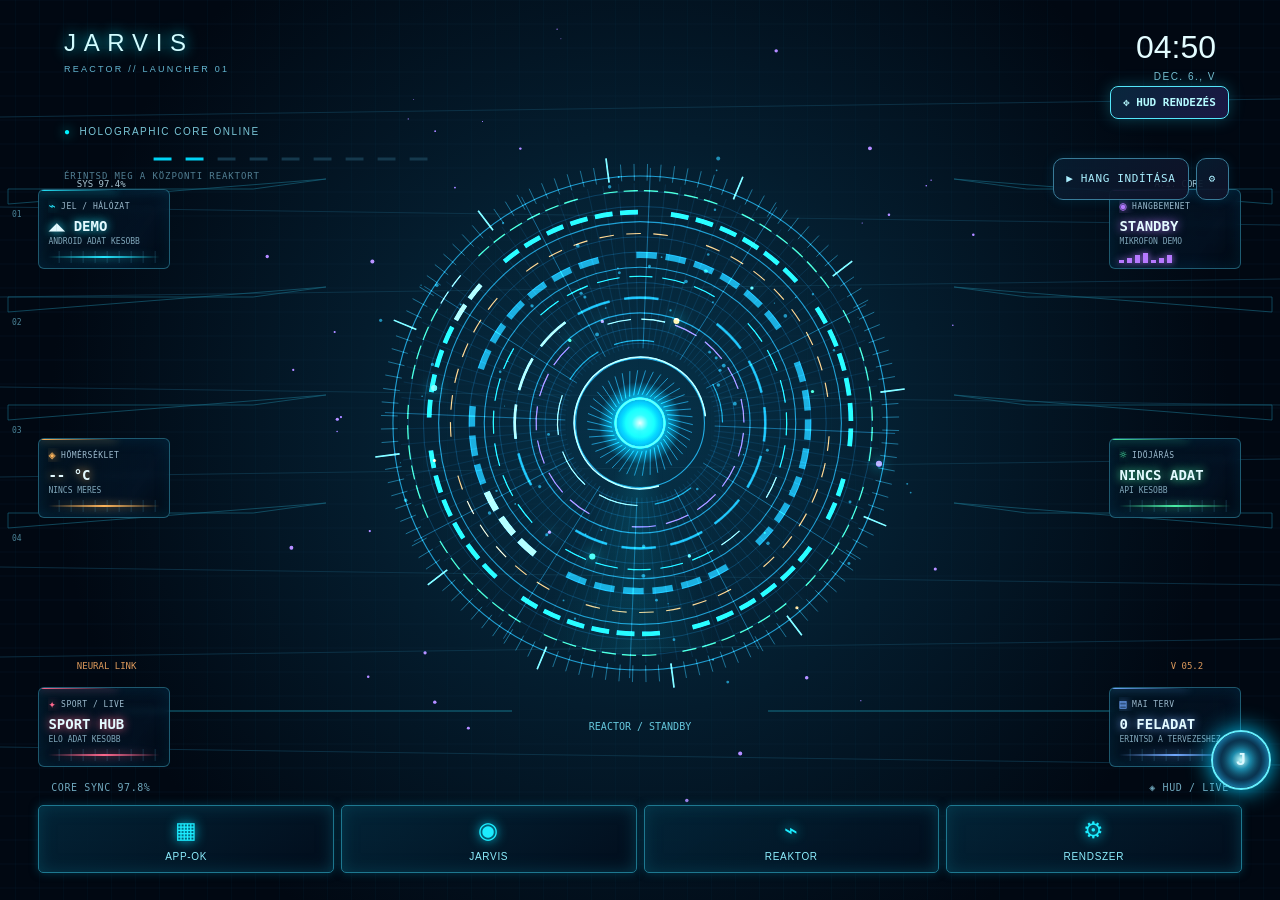
==== commit b35e437a: "Finalize JARVIS branding while retaining original 7.6 reactor graphics, widgets and audio" ====
--- a/assets/index.html
+++ b/assets/index.html
@@ -1,5 +1,5 @@
 <!doctype html><html lang="hu"><head><meta charset="utf-8"><meta name="viewport" content="width=device-width,initial-scale=1,maximum-scale=1,user-scalable=no"><meta name="theme-color" content="#020c16"><title>JARVIS • ARC HUD 7.6</title><style>*{box-sizing:border-box}html,body{margin:0;width:100%;height:100%;overflow:hidden;background:#020912;color:#bdfaff;font-family:Arial,sans-serif}canvas{position:fixed;inset:0;width:100%;height:100%;touch-action:none}#ui{position:fixed;inset:0;pointer-events:none}.top{position:absolute;top:3.2%;left:5%;right:5%;display:flex;justify-content:space-between;align-items:flex-start}.brand{font-size:clamp(15px,4.4vw,24px);letter-spacing:.32em;color:#d2fcff;text-shadow:0 0 14px #00e5ff}.sub{font-size:9px;letter-spacing:.25em;color:#64b6d1;margin-top:7px}.clock{text-align:right;font-size:clamp(20px,6vw,32px);font-weight:200;color:#e3fcff}.clock small{display:block;font-size:10px;color:#76bed0;letter-spacing:.15em;margin-top:5px}.badge{position:absolute;top:14%;left:5%;font-size:10px;letter-spacing:.15em;color:#7ac6d7}.badge:before{content:'●';color:#00f2ff;margin-right:8px;text-shadow:0 0 12px #00ffff}.bottom{position:absolute;bottom:3%;left:3%;right:3%;display:grid;grid-template-columns:repeat(4,1fr);gap:7px}.btn{pointer-events:auto;cursor:pointer;min-height:68px;border:1px solid #1e7890;background:linear-gradient(145deg,rgba(3,39,59,.87),rgba(2,13,28,.95));box-shadow:inset 0 0 16px #05394c,0 0 9px #00364b;border-radius:5px;color:#8defff;display:flex;flex-direction:column;align-items:center;justify-content:center;gap:7px;font-size:10px;letter-spacing:.07em}.btn .ico{font-size:23px;color:#1cecff;text-shadow:0 0 12px #00dfff}.btn:active,.btn.active{border-color:#ff9a40;color:#ffc78d;box-shadow:inset 0 0 18px #673313,0 0 18px #ba641d}.btn.active .ico{color:#ffab4c}.status{position:absolute;bottom:calc(3% + 80px);left:4%;right:4%;display:flex;justify-content:space-between;font:10px monospace;color:#6fa7bc;letter-spacing:.06em}.overlay{position:absolute;inset:0;background:rgba(1,7,17,.94);pointer-events:auto;display:none;padding:20px;overflow:auto}.overlay.open{display:block}.overlay h2{font-size:16px;letter-spacing:.18em;color:#aaf5ff}.overlay button{background:#062538;color:#8eefff;border:1px solid #287c95;padding:13px;margin:7px 6px 7px 0;border-radius:5px}.overlay p{color:#86afc0;font-size:13px;line-height:1.7}.exit{float:right}.hint{position:absolute;top:19%;left:5%;font:9px monospace;color:#517e92;letter-spacing:.1em}@media(max-height:620px){.bottom .btn{min-height:51px}.bottom .btn .ico{font-size:17px}.status{bottom:calc(3% + 61px)}.badge{top:12%}}
-/* NEMESIS HUD 2.0: additive upgrade; original reactor geometry untouched */
+/* JARVIS HUD 2.0: additive upgrade; original reactor geometry untouched */
 .widget-zone{position:absolute;left:3%;right:3%;top:20%;bottom:calc(3% + 106px);display:grid;grid-template-columns:1fr 1fr;grid-template-rows:repeat(3,1fr);align-content:space-between;pointer-events:none;gap:8px}
 .hud-widget{position:relative;width:min(31vw,132px);min-height:62px;max-height:88px;padding:9px 9px 8px;overflow:hidden;border:1px solid rgba(69,194,226,.42);background:linear-gradient(125deg,rgba(2,20,34,.88),rgba(5,24,46,.49) 72%,rgba(1,9,19,.82));clip-path:polygon(0 0,91% 0,100% 14%,100% 100%,9% 100%,0 83%);box-shadow:inset 0 0 15px rgba(7,124,174,.17);pointer-events:auto;cursor:pointer;backdrop-filter:blur(3px);-webkit-backdrop-filter:blur(3px)}
 .hud-widget:nth-child(even){justify-self:end;clip-path:polygon(9% 0,100% 0,100% 83%,91% 100%,0 100%,0 14%)}
@@ -55,7 +55,7 @@
 #nemAudioPanel.open{display:block}#nemAudioPanel h3{margin:0 0 14px;letter-spacing:.15em;color:#d0ffff;font-size:14px}
 #nemAudioPanel label{display:flex;align-items:center;justify-content:space-between;gap:14px;margin:12px 0;min-height:32px}#nemAudioPanel input[type=checkbox]{width:21px;height:21px;accent-color:#20c5e8}#nemAudioPanel input[type=range]{width:52%;accent-color:#20c5e8}#nemAudioPanel button{border:1px solid #337a99;border-radius:8px;background:#08243a;color:#a8edff;padding:10px 14px;min-height:42px}#nemAudioPanel .note{color:#76aabf;font-size:11px;line-height:1.5}
 
-/* NEMESIS 7.3 HUD EDITOR: mobile-first control dock */
+/* JARVIS 7.3 HUD EDITOR: mobile-first control dock */
 #editHud{top:9.6%;right:4%;font-weight:700;border-color:#54e6fa;background:linear-gradient(125deg,#08273c,#1b1743);box-shadow:0 0 16px #20dfff44}
 #editHud.on{border-color:#ffd083;color:#ffdd98;box-shadow:0 0 24px #ffac3e66}
 .hud-edit-bar.open{position:fixed;top:auto;bottom:15px;left:3%;right:3%;z-index:90;display:grid;grid-template-columns:1fr 1fr 1fr;gap:7px;padding:11px 9px;background:linear-gradient(145deg,#061b2ef7,#101029f9);border:1px solid #55c9ec;box-shadow:0 0 24px #08c9f34d;border-radius:14px}
@@ -79,14 +79,14 @@
 .widget-zone.free.editmode .hud-widget{z-index:46!important;pointer-events:auto!important}
 .hud-edit-toggle{z-index:55!important}.hud-edit-bar{z-index:54!important}
 #hudEditHelp{pointer-events:none!important}
-</style></head><body><canvas id="c"></canvas><div id="ui"><div class="top"><div><div class="brand">JARVIS</div><div class="sub">REACTOR // LAUNCHER 01</div></div><div class="clock" id="clock">00:00<small id="date">SYSTEM READY</small></div></div><div class="badge" id="mode">HOLOGRAPHIC CORE ONLINE</div><div class="hint">ÉRINTSD MEG A KÖZPONTI REAKTORT</div><button id="editHud" class="hud-edit-toggle" type="button">✥ HUD RENDEZÉS</button><div id="editBar" class="hud-edit-bar"><span>HÚZD A WIDGETEKET • SAROK: MÉRET</span><button id="addHud" type="button">＋ WIDGET HOZZÁADÁSA</button><button id="resetHud" type="button">ALAPHELYZET</button><button id="saveHud" type="button">✓ KÉSZ</button></div><div class="widget-zone" aria-label="Animált NEMESIS HUD widgetek">
+</style></head><body><canvas id="c"></canvas><div id="ui"><div class="top"><div><div class="brand">JARVIS</div><div class="sub">REACTOR // LAUNCHER 01</div></div><div class="clock" id="clock">00:00<small id="date">SYSTEM READY</small></div></div><div class="badge" id="mode">HOLOGRAPHIC CORE ONLINE</div><div class="hint">ÉRINTSD MEG A KÖZPONTI REAKTORT</div><button id="editHud" class="hud-edit-toggle" type="button">✥ HUD RENDEZÉS</button><div id="editBar" class="hud-edit-bar"><span>HÚZD A WIDGETEKET • SAROK: MÉRET</span><button id="addHud" type="button">＋ WIDGET HOZZÁADÁSA</button><button id="resetHud" type="button">ALAPHELYZET</button><button id="saveHud" type="button">✓ KÉSZ</button></div><div class="widget-zone" aria-label="Animált JARVIS HUD widgetek">
 <div class="hud-widget" data-widget="signal"><div class="whead"><i>⌁</i> JEL / HÁLÓZAT</div><div class="wval">◢◣  DEMO</div><div class="wsub">ANDROID KAPCSOLAT KÉSŐBB</div><div class="trace"></div></div>
 <div class="hud-widget" data-widget="audio"><div class="whead"><i>◉</i> HANGBEMENET</div><div class="wval">STANDBY</div><div class="wbar"><b style="--h:80%;--d:-.1s"></b><b style="--h:35%;--d:-.5s"></b><b style="--h:100%;--d:-.8s"></b><b style="--h:60%;--d:-.2s"></b><b style="--h:90%;--d:-.7s"></b><b style="--h:45%;--d:-.3s"></b><b style="--h:70%;--d:-.6s"></b></div></div>
 <div class="hud-widget" data-widget="temp"><div class="whead"><i>◈</i> HŐMÉRSÉKLET</div><div class="wval">-- °C</div><div class="wsub">ÉLŐ ADAT NINCS</div><div class="trace"></div></div>
 <div class="hud-widget" data-widget="weather"><div class="whead"><i>☼</i> IDŐJÁRÁS</div><div class="wval">NINCS ADAT</div><div class="wsub">IDŐJÁRÁS API KÉSŐBB</div><div class="trace"></div></div>
 <div class="hud-widget" data-widget="sport"><div class="whead"><i>✦</i> SPORT / LIVE</div><div class="wval">SPORT HUB</div><div class="wsub">ÉLŐ EREDMÉNYEK KÉSŐBB</div><div class="trace"></div></div>
 <div class="hud-widget" data-widget="plan"><div class="whead"><i>▤</i> MAI TERV</div><div class="wval" id="planCount">0 FELADAT</div><div class="wsub">ÉRINTSD A TERVEZÉSHEZ</div><div class="trace"></div></div>
-</div><div class="status"><span id="stat">CORE SYNC 98.6%</span><span>◈ HUD / LIVE</span></div><div class="bottom"><button class="btn" id="apps"><span class="ico">▦</span>APP-OK</button><button class="btn" id="voice"><span class="ico">◉</span>NEMESIS</button><button class="btn" id="pulse"><span class="ico">⌁</span>REAKTOR</button><button class="btn" id="settings"><span class="ico">⚙</span>RENDSZER</button></div><div class="overlay" id="panel"><button class="exit" id="close">✕ BEZÁR</button><h2 id="panelTitle">NEMESIS</h2><div id="panelBody"></div></div></div><script>
+</div><div class="status"><span id="stat">CORE SYNC 98.6%</span><span>◈ HUD / LIVE</span></div><div class="bottom"><button class="btn" id="apps"><span class="ico">▦</span>APP-OK</button><button class="btn" id="voice"><span class="ico">◉</span>JARVIS</button><button class="btn" id="pulse"><span class="ico">⌁</span>REAKTOR</button><button class="btn" id="settings"><span class="ico">⚙</span>RENDSZER</button></div><div class="overlay" id="panel"><button class="exit" id="close">✕ BEZÁR</button><h2 id="panelTitle">JARVIS</h2><div id="panelBody"></div></div></div><script>
 'use strict';const cv=document.getElementById('c'),ctx=cv.getContext('2d',{alpha:false});let W=0,H=0,DPR=1,particles=[],power=1,boost=0,active=false,slow=false,t0=performance.now(),pointer={x:-1,y:-1};const TAU=Math.PI*2;const $=id=>document.getElementById(id);function resize(){DPR=Math.min(devicePixelRatio||1,1.8);W=innerWidth;H=innerHeight;cv.width=Math.floor(W*DPR);cv.height=Math.floor(H*DPR);ctx.setTransform(DPR,0,0,DPR,0,0);particles=Array.from({length:110},()=>({a:Math.random()*TAU,r:.3+Math.random()*1.3,v:.00012+Math.random()*.0004,s:.4+Math.random()*1.6}));}addEventListener('resize',resize);resize();function clock(){let d=new Date();$('clock').firstChild.textContent=d.toLocaleTimeString('hu-HU',{hour:'2-digit',minute:'2-digit'});$('date').textContent=d.toLocaleDateString('hu-HU',{month:'short',day:'numeric',weekday:'short'}).toUpperCase();}clock();setInterval(clock,20000);
 function line(x1,y1,x2,y2,col='#1a758f',width=.7){ctx.beginPath();ctx.moveTo(x1,y1);ctx.lineTo(x2,y2);ctx.strokeStyle=col;ctx.lineWidth=width;ctx.stroke()}function circle(x,y,r,col,width=1){ctx.beginPath();ctx.arc(x,y,r,0,TAU);ctx.strokeStyle=col;ctx.lineWidth=width;ctx.stroke()}function arc(x,y,r,a,b,col,w=1){ctx.beginPath();ctx.arc(x,y,r,a,b);ctx.strokeStyle=col;ctx.lineWidth=w;ctx.stroke()}function dot(x,y,r,color){ctx.fillStyle=color;ctx.beginPath();ctx.arc(x,y,r,0,TAU);ctx.fill()}function label(txt,x,y,size=10,col='#80b8cc',align='left'){ctx.font=`${size}px monospace`;ctx.textAlign=align;ctx.fillStyle=col;ctx.fillText(txt,x,y)}function polygon(pts,col='#1b617b',w=.8){ctx.beginPath();pts.forEach((p,i)=>i?ctx.lineTo(...p):ctx.moveTo(...p));ctx.closePath();ctx.strokeStyle=col;ctx.lineWidth=w;ctx.stroke()}
 function draw(now){let t=(now-t0)/1000,dt=Math.min(1/30,(now-(draw.last||now))/1000);draw.last=now;boost=Math.max(0,boost-dt*.55);let cx=W*.5,cy=H*.47,rad=Math.min(W*.44,H*.285,260);if(H<650){cy=H*.46;rad=Math.min(W*.39,H*.28)}let k=power+boost*.55;ctx.fillStyle='#020b14';ctx.fillRect(0,0,W,H);let bg=ctx.createRadialGradient(cx,cy,rad*.05,cx,cy,rad*2.3);bg.addColorStop(0,'#063249');bg.addColorStop(.48,'#041c2d');bg.addColorStop(1,'#010812');ctx.fillStyle=bg;ctx.fillRect(0,0,W,H);
@@ -114,7 +114,7 @@
 // corners and diagnostic panels
 let by=cy+rad+Math.min(40,H*.035);if(by<H*.81){line(W*.09,by,W*.40,by,'#1a9ab2');line(W*.60,by,W*.91,by,'#1a9ab2');label('REACTOR / '+(active?'VOICE':'STANDBY'),W*.5,by+19,10,'#65c7dc','center');}
 label('SYS '+(98+Math.sin(t)*.6).toFixed(1)+'%',W*.06,cy-rad*.92,9,'#a8c5d2');label('A.I. CORE',W*.94,cy-rad*.92,9,'#a8c5d2','right');label('NEURAL LINK',W*.06,cy+rad*.96,9,'#dd9a5c');label('V 05.2',W*.94,cy+rad*.96,9,'#dd9a5c','right');for(let i=0;i<9;i++){let x=W*.12+i*W*.025;ctx.fillStyle=i<(4+Math.floor(Math.sin(t*2)*2))?'#00d4f5':'#15394d';ctx.fillRect(x,H*.175,Math.max(2,W*.014),3)}$('stat').textContent='CORE SYNC '+(98.2+Math.sin(t*1.1)*.7).toFixed(1)+'%';requestAnimationFrame(draw)}requestAnimationFrame(draw);
-function show(title,html){$('panelTitle').textContent=title;$('panelBody').innerHTML=html;$('panel').classList.add('open')}function hide(){$('panel').classList.remove('open')}$('close').onclick=hide;$('apps').onclick=()=>show('ALKALMAZÁSOK', '<p>Ez a Launcher látványterve. A telefon telepített alkalmazásainak listáját majd az Android APK-ban kapcsoljuk be.</p><button onclick="document.getElementById(\'close\').click()">Vissza a HUD-hoz</button>');$('voice').onclick=()=>{active=!active;$('voice').classList.toggle('active',active);$('mode').textContent=active?'NEMESIS // VOICE MODE DEMO':'HOLOGRAPHIC CORE ONLINE';boost=1;show('NEMESIS ASSZISZTENS','<p>A mikrofon gomb animációs bemutató. A valódi magyar beszédet, Gemini-kapcsolatot és a lebegő mikrofont az Android-verzióban kötjük hozzá.</p>')};$('pulse').onclick=()=>{boost=1.6;$('pulse').classList.add('active');setTimeout(()=>$('pulse').classList.remove('active'),1100)};$('settings').onclick=()=>show('HUD BEÁLLÍTÁSOK','<p>Próbáld ki a reaktor fényerejét:</p><button onclick="power=.65;document.getElementById(\'close\').click()">HALVÁNY</button><button onclick="power=1;document.getElementById(\'close\').click()">NORMÁL</button><button onclick="boost=2;document.getElementById(\'close\').click()">TÚLTÖLTÉS</button><p>Ez a változat kizárólag a launcher animációját teszteli. Nem módosítja a telefon kezdőképernyőjét.</p>');cv.addEventListener('pointerdown',e=>{let x=e.clientX-W*.5,y=e.clientY-H*.47;if(Math.hypot(x,y)<Math.min(W*.44,H*.285,260)*.9){boost=1.5;active=!active;$('mode').textContent=active?'CORE ACTIVATED // NEMESIS':'HOLOGRAPHIC CORE ONLINE';}});
+function show(title,html){$('panelTitle').textContent=title;$('panelBody').innerHTML=html;$('panel').classList.add('open')}function hide(){$('panel').classList.remove('open')}$('close').onclick=hide;$('apps').onclick=()=>show('ALKALMAZÁSOK', '<p>Ez a Launcher látványterve. A telefon telepített alkalmazásainak listáját majd az Android APK-ban kapcsoljuk be.</p><button onclick="document.getElementById(\'close\').click()">Vissza a HUD-hoz</button>');$('voice').onclick=()=>{active=!active;$('voice').classList.toggle('active',active);$('mode').textContent=active?'JARVIS // VOICE MODE DEMO':'HOLOGRAPHIC CORE ONLINE';boost=1;show('JARVIS ASSZISZTENS','<p>A mikrofon gomb animációs bemutató. A valódi magyar beszédet, Gemini-kapcsolatot és a lebegő mikrofont az Android-verzióban kötjük hozzá.</p>')};$('pulse').onclick=()=>{boost=1.6;$('pulse').classList.add('active');setTimeout(()=>$('pulse').classList.remove('active'),1100)};$('settings').onclick=()=>show('HUD BEÁLLÍTÁSOK','<p>Próbáld ki a reaktor fényerejét:</p><button onclick="power=.65;document.getElementById(\'close\').click()">HALVÁNY</button><button onclick="power=1;document.getElementById(\'close\').click()">NORMÁL</button><button onclick="boost=2;document.getElementById(\'close\').click()">TÚLTÖLTÉS</button><p>Ez a változat kizárólag a launcher animációját teszteli. Nem módosítja a telefon kezdőképernyőjét.</p>');cv.addEventListener('pointerdown',e=>{let x=e.clientX-W*.5,y=e.clientY-H*.47;if(Math.hypot(x,y)<Math.min(W*.44,H*.285,260)*.9){boost=1.5;active=!active;$('mode').textContent=active?'CORE ACTIVATED // JARVIS':'HOLOGRAPHIC CORE ONLINE';}});
 
 // Widget prototype: real local plan storage, simulated animation; no invented live readings.
 const planKey='nemesis_launcher_plan_v2';
@@ -185,7 +185,7 @@
  window.addEventListener('resize',()=>{if(drag)return;const states=all().map(el=>[el,normalized(el)]);requestAnimationFrame(()=>states.forEach(([el,a])=>place(el,a)))});
 })();
 </script><div id="nemAudioDock"><button type="button" id="nemAudioToggle" aria-label="Háttérhang bekapcsolása">▶ HANG INDÍTÁSA</button><button type="button" id="nemAudioSettings" aria-label="Hangbeállítások">⚙</button></div>
-<div id="nemAudioPanel" role="region" aria-label="NEMESIS hangbeállítások"><h3>◈ NEMESIS / ALIEN SHIP AUDIO 7.1</h3>
+<div id="nemAudioPanel" role="region" aria-label="JARVIS hangbeállítások"><h3>◈ JARVIS / ALIEN SHIP AUDIO 7.1</h3>
 <label>🌌 Space ambient <input type="checkbox" id="nemAmbient"></label>
 <label>⚡ Extra elektronikus réteg (csak szintetikus módban) <input type="checkbox" id="nemElectric"></label>
 <label>◈ Valódi sci-fi kattintási hang <input type="checkbox" id="nemClicks"></label>
@@ -194,7 +194,7 @@
 <label>Háttérhang erőssége <input type="range" id="nemAmbVolume" min="0" max="100" value="45"></label>
 <label>Sci-fi kattintási hang erőssége <input type="range" id="nemClickVolume" min="0" max="100" value="70"></label>
 <label>🎼 Saját ambient felvétel (MP3/WAV/OGG) <input type="file" id="nemAudioFile" accept="audio/*"></label>
-<button type="button" id="nemClearFile">ALAP NEMESIS HANG VISSZAÁLLÍTÁSA</button>
+<button type="button" id="nemClearFile">ALAP JARVIS HANG VISSZAÁLLÍTÁSA</button>
 <p class="note" id="nemAudioInfo">Beépített háttérhang: Alien Spaceship Interior Ambience (34 mp). Offline működik, folyamatosan ismétlődik. A böngésző az első érintés után indíthatja el.</p>
 <button type="button" id="nemTest" style="background:#075c75;color:white;font-weight:bold">▶ HANGOK INDÍTÁSA / TESZT</button> <button type="button" id="nemAudioClose">BEZÁR</button></div>
 <script>
@@ -254,7 +254,7 @@
 for(const [id,k] of [['nemVolume','volume'],['nemAmbVolume','ambVolume'],['nemClickVolume','clickVolume']])$(id).addEventListener('input',e=>{prefs[k]=Number(e.target.value);update()});
 $('nemTest').addEventListener('click',()=>{customAudio.muted=false;customAudio.volume=.9;customAudio.currentTime=0;customAudio.play().then(()=>{$('nemAudioInfo').textContent='✓ MP3 háttérhang megszólalt. A kattintás hangja is tesztelve.'}).catch(e=>{$('nemAudioInfo').textContent='MP3 hiba: '+e.message});sound('test',true);vib('reactor')});
 $('nemAudioFile').addEventListener('change',e=>{const file=e.target.files&&e.target.files[0];if(!file)return;if(!file.type.startsWith('audio/')){$('nemAudioInfo').textContent='Ez nem hangfájl.';return}stopAmbient();if(customUrl)URL.revokeObjectURL(customUrl);customUrl=URL.createObjectURL(file);customAudio=new Audio(customUrl);$('nemAudioInfo').textContent='Saját háttérhang: '+file.name+' (csak ezen a megnyitáson).';if(prefs.ambient)startAmbient()});
-$('nemClearFile').addEventListener('click',()=>{stopAmbient();customAudio=new Audio('[data-uri]